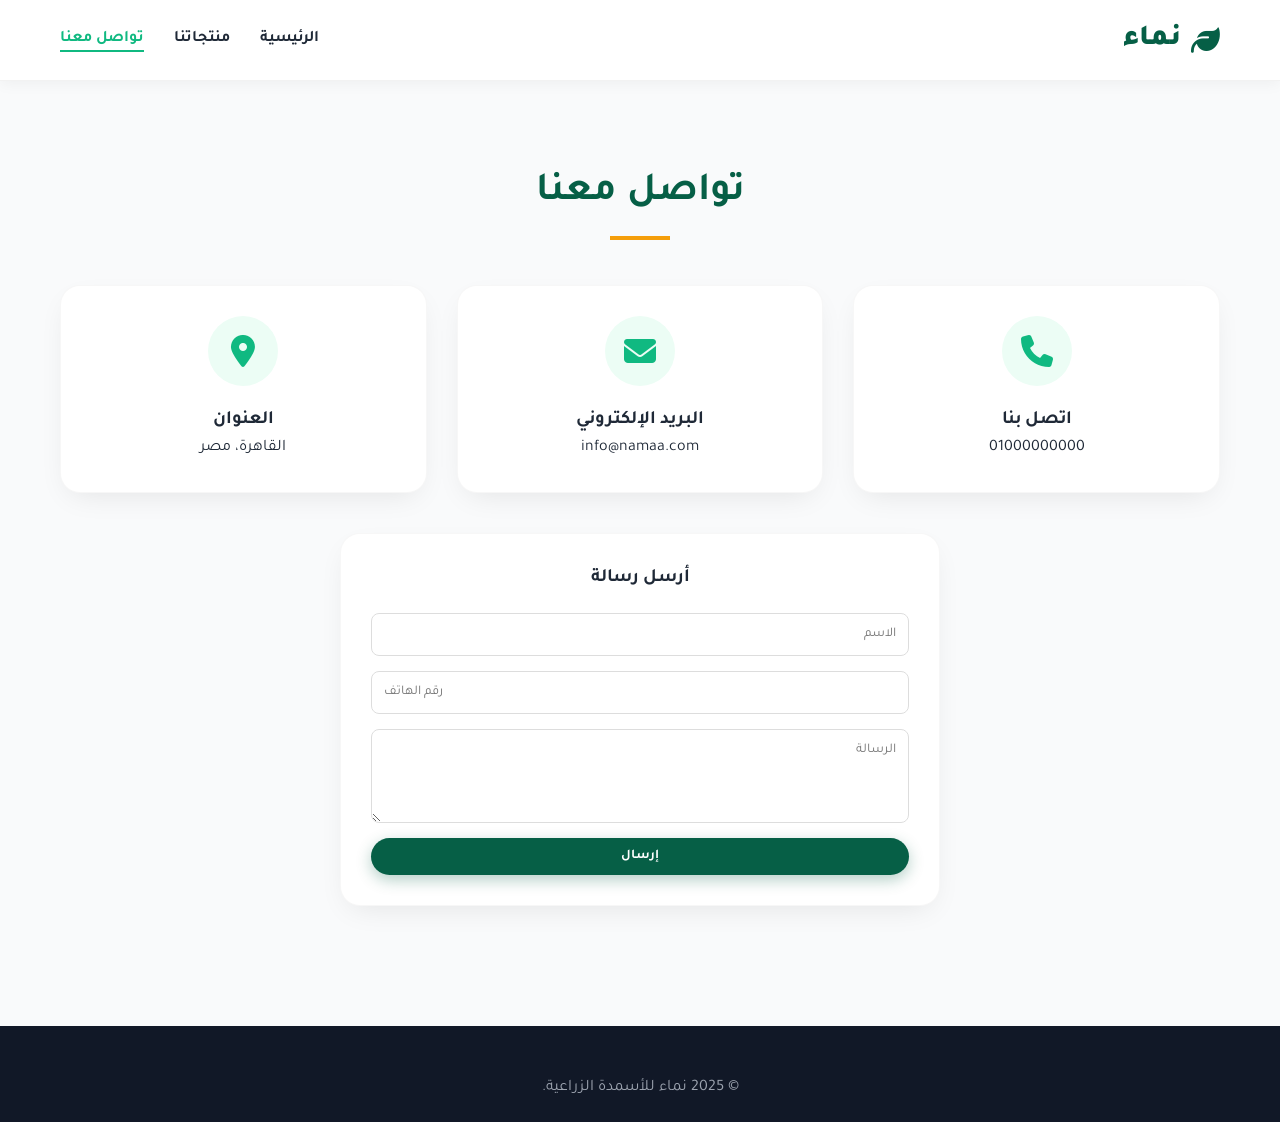
==== contact.html @ 925a0e65 "Add files via upload" ====
<!DOCTYPE html>
<html dir="rtl" lang="ar">
<head>
    <meta charset="UTF-8">
    <meta name="viewport" content="width=device-width, initial-scale=1.0">
    <title>نماء للأسمدة | تواصل معنا</title>
    <link rel="stylesheet" href="style.css">
    <link rel="stylesheet" href="https://cdnjs.cloudflare.com/ajax/libs/font-awesome/6.4.0/css/all.min.css">
</head>
<body>
    <nav class="navbar">
        <div class="container nav-content">
            <a href="index.html" class="logo"><i class="fas fa-leaf text-green-600"></i> نماء</a>
            <ul class="nav-links" id="navLinks">
                <li><a href="index.html">الرئيسية</a></li>
                <li><a href="products.html">منتجاتنا</a></li>
                <li><a href="contact.html" class="active">تواصل معنا</a></li>
            </ul>
            <div class="menu-toggle" id="menuToggle"><i class="fas fa-bars"></i></div>
        </div>
    </nav>

    <section class="section">
        <div class="container">
            <h2 class="section-title">تواصل معنا</h2>
            <div class="grid-3">
                <div class="card reveal">
                    <div class="icon-box"><i class="fas fa-phone"></i></div>
                    <h3>اتصل بنا</h3>
                    <p>01000000000</p>
                </div>
                <div class="card reveal">
                    <div class="icon-box"><i class="fas fa-envelope"></i></div>
                    <h3>البريد الإلكتروني</h3>
                    <p>info@namaa.com</p>
                </div>
                <div class="card reveal">
                    <div class="icon-box"><i class="fas fa-map-marker-alt"></i></div>
                    <h3>العنوان</h3>
                    <p>القاهرة، مصر</p>
                </div>
            </div>

            <div class="card reveal" style="max-width:600px; margin: 40px auto; text-align: right;">
                <h3 style="margin-bottom:20px; text-align:center;">أرسل رسالة</h3>
                <form style="display:flex; flex-direction:column; gap:15px;">
                    <input type="text" placeholder="الاسم" style="padding:12px; border:1px solid #ddd; border-radius:8px;">
                    <input type="tel" placeholder="رقم الهاتف" style="padding:12px; border:1px solid #ddd; border-radius:8px;">
                    <textarea rows="4" placeholder="الرسالة" style="padding:12px; border:1px solid #ddd; border-radius:8px;"></textarea>
                    <button class="btn-main" style="border:none; cursor:pointer;">إرسال</button>
                </form>
            </div>
        </div>
    </section>

    <footer>
        <div class="container"><p>© 2025 نماء للأسمدة الزراعية.</p></div>
    </footer>
    <script src="script.js"></script>
</body>
</html>
---- style.css ----
/* --- إعدادات عامة --- */
@import url('https://fonts.googleapis.com/css2?family=Tajawal:wght@400;500;700;900&display=swap');

:root {
    --primary: #10b981;       /* أخضر حيوي */
    --primary-dark: #065f46;  /* أخضر غامق */
    --gold: #f59e0b;          /* ذهبي */
    --dark: #1f2937;          /* نص غامق */
    --light: #f9fafb;         /* خلفية فاتحة */
    --white: #ffffff;
    --shadow: 0 10px 30px -10px rgba(0, 0, 0, 0.1);
}

* { margin: 0; padding: 0; box-sizing: border-box; font-family: 'Tajawal', sans-serif; }

body {
    direction: rtl;
    background-color: var(--light);
    color: var(--dark);
    overflow-x: hidden;
    line-height: 1.6;
}

a { text-decoration: none; color: inherit; transition: 0.3s; }
ul { list-style: none; }

/* --- Navbar (القائمة العلوية) --- */
.navbar {
    background: rgba(255, 255, 255, 0.95);
    backdrop-filter: blur(10px);
    position: sticky;
    top: 0;
    z-index: 1000;
    border-bottom: 1px solid rgba(0,0,0,0.05);
    box-shadow: 0 2px 15px rgba(0,0,0,0.05);
}

.container { max-width: 1200px; margin: 0 auto; padding: 0 20px; }

.nav-content {
    display: flex; justify-content: space-between; align-items: center; height: 80px;
}

.logo {
    font-size: 1.8rem; font-weight: 900; color: var(--primary-dark);
    display: flex; align-items: center; gap: 10px;
}

.nav-links { display: flex; gap: 30px; align-items: center; }
.nav-links a { font-weight: 700; color: var(--dark); position: relative; }
.nav-links a:hover, .nav-links a.active { color: var(--primary); }

.nav-links a::after {
    content: ''; position: absolute; width: 0; height: 2px;
    bottom: -5px; right: 0; background: var(--primary); transition: 0.3s;
}
.nav-links a:hover::after, .nav-links a.active::after { width: 100%; }

.btn-main {
    background: var(--primary-dark); color: var(--white) !important;
    padding: 10px 25px; border-radius: 50px; font-weight: bold;
    box-shadow: 0 5px 15px rgba(6, 95, 70, 0.3);
}
.btn-main:hover { transform: translateY(-3px); background: var(--primary); }
.btn-main::after { display: none; } 

.menu-toggle { display: none; font-size: 1.5rem; cursor: pointer; }

/* --- Hero Section (الواجهة) --- */
.hero {
    height: 90vh;
    background: linear-gradient(135deg, rgba(6, 78, 59, 0.9), rgba(16, 185, 129, 0.7)),
                url('https://images.unsplash.com/photo-1625246333195-58f214f76328?auto=format&fit=crop&w=1920');
    background-size: cover; background-position: center; background-attachment: fixed;
    display: flex; align-items: center; justify-content: center; text-align: center; color: white;
    position: relative;
    clip-path: polygon(0 0, 100% 0, 100% 90%, 0 100%);
}

.hero h1 { font-size: 3.5rem; margin-bottom: 20px; }
.hero h1 span { color: var(--gold); }
.hero p { font-size: 1.2rem; margin-bottom: 40px; max-width: 700px; margin-left: auto; margin-right: auto; opacity: 0.9; }

.btn-hero {
    background: var(--gold); color: var(--dark); padding: 15px 40px;
    border-radius: 50px; font-weight: 800; font-size: 1.1rem;
    box-shadow: 0 10px 20px rgba(245, 158, 11, 0.3); display: inline-block;
}
.btn-hero:hover { transform: scale(1.05); background: #fbbf24; }

/* --- الأقسام العامة (Features & Products) --- */
.section { padding: 80px 0; }
.section-title {
    text-align: center; font-size: 2.5rem; color: var(--primary-dark);
    margin-bottom: 60px; position: relative;
}
.section-title::before {
    content: ''; position: absolute; width: 60px; height: 4px;
    background: var(--gold); bottom: -15px; left: 50%; transform: translateX(-50%);
}

.grid-3 { display: grid; grid-template-columns: repeat(auto-fit, minmax(300px, 1fr)); gap: 30px; }

.card {
    background: white; padding: 30px; border-radius: 20px;
    box-shadow: var(--shadow); border: 1px solid rgba(0,0,0,0.03);
    text-align: center; transition: 0.4s; overflow: hidden;
}
.card:hover { transform: translateY(-10px); border-bottom: 5px solid var(--primary); }

.icon-box {
    width: 70px; height: 70px; background: #ecfdf5; color: var(--primary);
    border-radius: 50%; display: flex; align-items: center; justify-content: center;
    font-size: 2rem; margin: 0 auto 20px; transition: 0.5s;
}
.card:hover .icon-box { background: var(--primary); color: white; transform: rotateY(360deg); }

.product-img {
    width: 100%; height: 220px; object-fit: cover; border-radius: 15px; margin-bottom: 20px;
}

/* --- صفحة التفاصيل (Product Details) --- */
.product-detail-wrapper {
    display: grid; grid-template-columns: 1fr 1fr; gap: 50px;
    background: white; padding: 40px; border-radius: 20px; box-shadow: var(--shadow);
}
.detail-image-box img { width: 100%; height: 400px; object-fit: cover; border-radius: 15px; }
.category-tag {
    background: #ecfdf5; color: var(--primary); padding: 5px 15px;
    border-radius: 20px; font-weight: bold; font-size: 0.9rem; display: inline-block; margin-bottom: 20px;
}
.usage-text ul { list-style: disc; padding-right: 20px; color: #555; }
.usage-text li { margin-bottom: 10px; }

/* --- Stats Section (الأرقام) --- */
.stats-section { background: var(--primary-dark); color: white; padding: 80px 0; text-align: center; }
.stat-item h3 { font-size: 3rem; color: var(--gold); margin-bottom: 5px; }

/* --- Footer --- */
footer { background: #111827; color: #9ca3af; padding: 50px 0 20px; text-align: center; margin-top: auto; }

/* --- Animation Classes --- */
.reveal { opacity: 0; transform: translateY(50px); transition: all 1s ease; }
.reveal.active { opacity: 1; transform: translateY(0); }

/* --- Responsive --- */
@media (max-width: 768px) {
    .menu-toggle { display: block; }
    .nav-links {
        position: fixed; top: 80px; right: -100%; width: 80%; height: 100vh;
        background: white; flex-direction: column; padding: 50px; transition: 0.4s;
        box-shadow: -5px 0 15px rgba(0,0,0,0.1);
    }
    .nav-links.active { right: 0; }
    .hero { height: auto; padding: 120px 0; clip-path: none; }
    .hero h1 { font-size: 2.5rem; }
    .product-detail-wrapper { grid-template-columns: 1fr; }
    .detail-image-box img { height: 250px; }
}
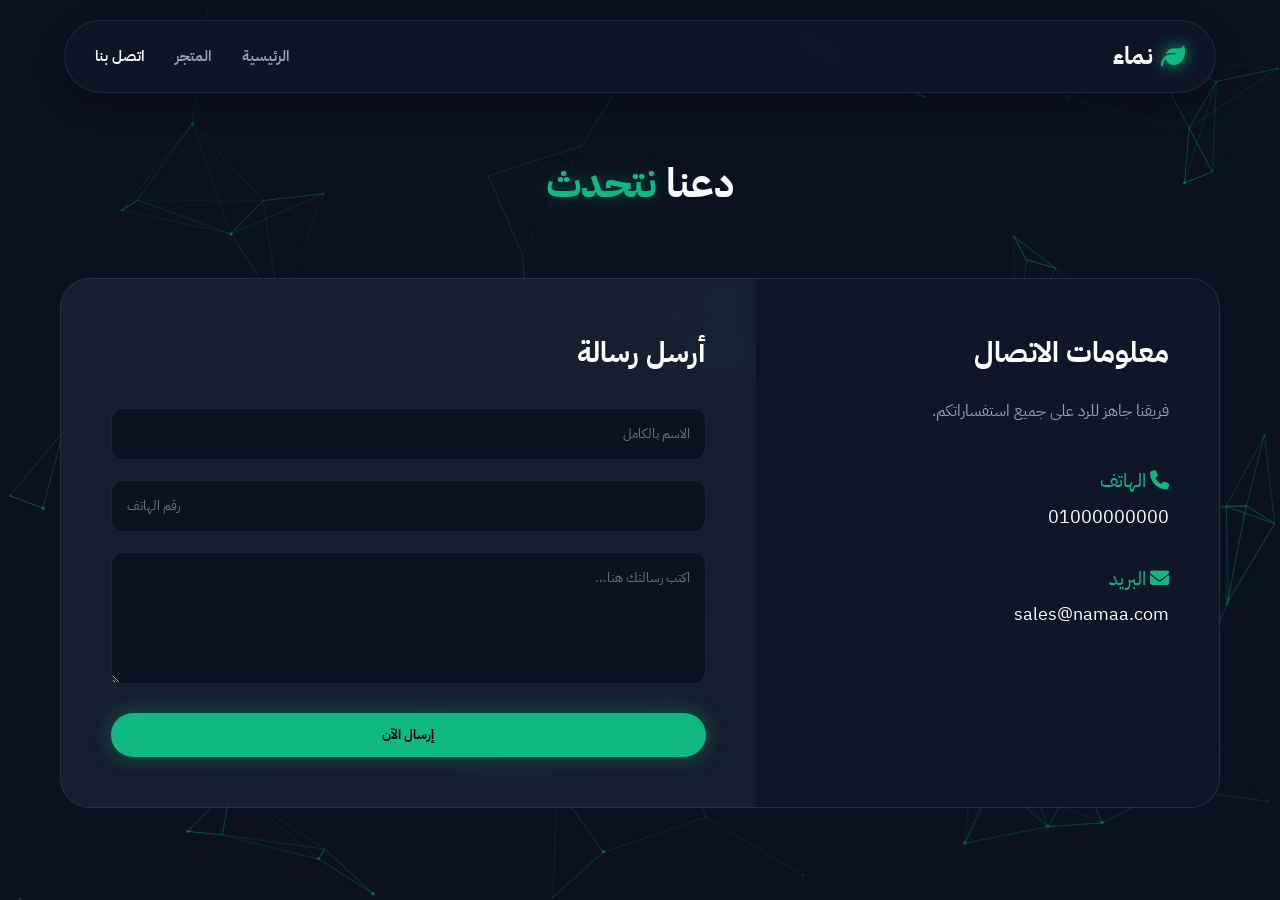
==== commit 70946812: "Update contact.html" ====
--- a/contact.html
+++ b/contact.html
@@ -2,60 +2,52 @@
 <html dir="rtl" lang="ar">
 <head>
     <meta charset="UTF-8">
-    <meta name="viewport" content="width=device-width, initial-scale=1.0">
-    <title>نماء للأسمدة | تواصل معنا</title>
+    <title>تواصل معنا | نماء</title>
     <link rel="stylesheet" href="style.css">
     <link rel="stylesheet" href="https://cdnjs.cloudflare.com/ajax/libs/font-awesome/6.4.0/css/all.min.css">
 </head>
 <body>
-    <nav class="navbar">
-        <div class="container nav-content">
-            <a href="index.html" class="logo"><i class="fas fa-leaf text-green-600"></i> نماء</a>
-            <ul class="nav-links" id="navLinks">
+    <canvas id="canvas-bg"></canvas>
+
+    <nav class="navbar desktop-only">
+        <div class="nav-content">
+            <a href="index.html" class="logo"><i class="fas fa-leaf"></i> نماء</a>
+            <ul class="nav-links">
                 <li><a href="index.html">الرئيسية</a></li>
-                <li><a href="products.html">منتجاتنا</a></li>
-                <li><a href="contact.html" class="active">تواصل معنا</a></li>
+                <li><a href="products.html">المتجر</a></li>
+                <li><a href="contact.html" class="active">اتصل بنا</a></li>
             </ul>
-            <div class="menu-toggle" id="menuToggle"><i class="fas fa-bars"></i></div>
         </div>
     </nav>
 
-    <section class="section">
-        <div class="container">
-            <h2 class="section-title">تواصل معنا</h2>
-            <div class="grid-3">
-                <div class="card reveal">
-                    <div class="icon-box"><i class="fas fa-phone"></i></div>
-                    <h3>اتصل بنا</h3>
-                    <p>01000000000</p>
-                </div>
-                <div class="card reveal">
-                    <div class="icon-box"><i class="fas fa-envelope"></i></div>
-                    <h3>البريد الإلكتروني</h3>
-                    <p>info@namaa.com</p>
-                </div>
-                <div class="card reveal">
-                    <div class="icon-box"><i class="fas fa-map-marker-alt"></i></div>
-                    <h3>العنوان</h3>
-                    <p>القاهرة، مصر</p>
-                </div>
+    <div class="container" style="padding-top: 150px; padding-bottom: 50px;">
+        <h1 class="section-title">دعنا <span>نتحدث</span></h1>
+        <div class="contact-wrapper">
+            <div class="contact-info">
+                <h2 style="font-size:1.8rem; margin-bottom:20px; color:white;">معلومات الاتصال</h2>
+                <p style="color:var(--text-muted); margin-bottom:40px;">فريقنا جاهز للرد على جميع استفساراتكم.</p>
+                <div style="margin-bottom:30px;"><div style="color:var(--primary); font-size:1.2rem; margin-bottom:5px;"><i class="fas fa-phone"></i> الهاتف</div><div style="font-size:1.1rem; color:white;">01000000000</div></div>
+                <div style="margin-bottom:30px;"><div style="color:var(--primary); font-size:1.2rem; margin-bottom:5px;"><i class="fas fa-envelope"></i> البريد</div><div style="font-size:1.1rem; color:white;">sales@namaa.com</div></div>
             </div>
-
-            <div class="card reveal" style="max-width:600px; margin: 40px auto; text-align: right;">
-                <h3 style="margin-bottom:20px; text-align:center;">أرسل رسالة</h3>
-                <form style="display:flex; flex-direction:column; gap:15px;">
-                    <input type="text" placeholder="الاسم" style="padding:12px; border:1px solid #ddd; border-radius:8px;">
-                    <input type="tel" placeholder="رقم الهاتف" style="padding:12px; border:1px solid #ddd; border-radius:8px;">
-                    <textarea rows="4" placeholder="الرسالة" style="padding:12px; border:1px solid #ddd; border-radius:8px;"></textarea>
-                    <button class="btn-main" style="border:none; cursor:pointer;">إرسال</button>
+            <div class="contact-form">
+                <h2 style="font-size:1.8rem; margin-bottom:30px; color:white;">أرسل رسالة</h2>
+                <form>
+                    <input type="text" class="form-input" placeholder="الاسم بالكامل">
+                    <input type="tel" class="form-input" placeholder="رقم الهاتف">
+                    <textarea rows="5" class="form-input" placeholder="اكتب رسالتك هنا..."></textarea>
+                    <button class="btn-glow" style="width:100%; justify-content:center;">إرسال الآن</button>
                 </form>
             </div>
         </div>
-    </section>
+    </div>
 
-    <footer>
-        <div class="container"><p>© 2025 نماء للأسمدة الزراعية.</p></div>
-    </footer>
+    <div class="mobile-nav">
+        <a href="index.html" class="m-item"><i class="fas fa-home"></i></a>
+        <a href="products.html" class="m-item"><i class="fas fa-box"></i></a>
+        <div class="m-center"><a href="tel:01000000000" style="color:black;"><i class="fas fa-phone"></i></a></div>
+        <a href="#" class="m-item"><i class="fab fa-whatsapp"></i></a>
+        <a href="contact.html" class="m-item active"><i class="fas fa-envelope"></i></a>
+    </div>
     <script src="script.js"></script>
 </body>
-</html>+</html>
--- a/style.css
+++ b/style.css
@@ -1,159 +1,216 @@
-/* --- إعدادات عامة --- */
-@import url('https://fonts.googleapis.com/css2?family=Tajawal:wght@400;500;700;900&display=swap');
+@import url('https://fonts.googleapis.com/css2?family=IBM+Plex+Sans+Arabic:wght@300;400;600;700&display=swap');
 
 :root {
-    --primary: #10b981;       /* أخضر حيوي */
-    --primary-dark: #065f46;  /* أخضر غامق */
-    --gold: #f59e0b;          /* ذهبي */
-    --dark: #1f2937;          /* نص غامق */
-    --light: #f9fafb;         /* خلفية فاتحة */
-    --white: #ffffff;
-    --shadow: 0 10px 30px -10px rgba(0, 0, 0, 0.1);
-}
-
-* { margin: 0; padding: 0; box-sizing: border-box; font-family: 'Tajawal', sans-serif; }
-
-body {
-    direction: rtl;
-    background-color: var(--light);
-    color: var(--dark);
-    overflow-x: hidden;
-    line-height: 1.6;
+    --primary: #10b981;       /* أخضر نيون */
+    --primary-glow: rgba(16, 185, 129, 0.4);
+    --accent: #f59e0b;        /* برتقالي ذهبي */
+    --bg-dark: #0b1120;       /* خلفية سوداء زرقاء */
+    --bg-card: rgba(30, 41, 59, 0.6); /* خلفية شبه شفافة للكروت */
+    --text-main: #f8fafc;
+    --text-muted: #94a3b8;
+    --border: rgba(255, 255, 255, 0.08);
+    --glass: rgba(15, 23, 42, 0.8);
+}
+
+* { margin: 0; padding: 0; box-sizing: border-box; font-family: 'IBM Plex Sans Arabic', sans-serif; outline: none; }
+html { scroll-behavior: smooth; }
+
+body { 
+    background-color: var(--bg-dark); 
+    color: var(--text-main); 
+    direction: rtl; 
+    overflow-x: hidden; 
+    line-height: 1.7;
+    padding-bottom: 0;
+}
+
+/* الكانفاس (الخلفية المتحركة) */
+#canvas-bg {
+    position: fixed; top: 0; left: 0; width: 100%; height: 100%;
+    z-index: -1; pointer-events: none;
 }
 
 a { text-decoration: none; color: inherit; transition: 0.3s; }
 ul { list-style: none; }
-
-/* --- Navbar (القائمة العلوية) --- */
+img { max-width: 100%; }
+
+/* --- Preloader --- */
+.preloader {
+    position: fixed; top: 0; left: 0; width: 100%; height: 100%;
+    background: var(--bg-dark); z-index: 99999;
+    display: flex; justify-content: center; align-items: center; flex-direction: column;
+    transition: opacity 0.5s ease-out, visibility 0.5s;
+}
+.loader-logo { font-size: 2.5rem; font-weight: bold; color: white; margin-bottom: 20px; display: flex; align-items: center; gap: 10px; }
+.loader-logo i { color: var(--primary); filter: drop-shadow(0 0 15px var(--primary)); }
+.spinner {
+    width: 40px; height: 40px; border: 3px solid rgba(16,185,129,0.2);
+    border-top-color: var(--primary); border-radius: 50%;
+    animation: spin 1s linear infinite;
+}
+
+/* --- Navbar --- */
 .navbar {
-    background: rgba(255, 255, 255, 0.95);
-    backdrop-filter: blur(10px);
-    position: sticky;
-    top: 0;
-    z-index: 1000;
-    border-bottom: 1px solid rgba(0,0,0,0.05);
-    box-shadow: 0 2px 15px rgba(0,0,0,0.05);
-}
-
-.container { max-width: 1200px; margin: 0 auto; padding: 0 20px; }
-
-.nav-content {
-    display: flex; justify-content: space-between; align-items: center; height: 80px;
-}
-
-.logo {
-    font-size: 1.8rem; font-weight: 900; color: var(--primary-dark);
-    display: flex; align-items: center; gap: 10px;
-}
-
-.nav-links { display: flex; gap: 30px; align-items: center; }
-.nav-links a { font-weight: 700; color: var(--dark); position: relative; }
-.nav-links a:hover, .nav-links a.active { color: var(--primary); }
-
-.nav-links a::after {
-    content: ''; position: absolute; width: 0; height: 2px;
-    bottom: -5px; right: 0; background: var(--primary); transition: 0.3s;
-}
-.nav-links a:hover::after, .nav-links a.active::after { width: 100%; }
-
-.btn-main {
-    background: var(--primary-dark); color: var(--white) !important;
-    padding: 10px 25px; border-radius: 50px; font-weight: bold;
-    box-shadow: 0 5px 15px rgba(6, 95, 70, 0.3);
-}
-.btn-main:hover { transform: translateY(-3px); background: var(--primary); }
-.btn-main::after { display: none; } 
-
-.menu-toggle { display: none; font-size: 1.5rem; cursor: pointer; }
-
-/* --- Hero Section (الواجهة) --- */
+    position: fixed; top: 20px; left: 50%; transform: translateX(-50%);
+    width: 90%; max-width: 1200px; padding: 15px 30px;
+    background: var(--glass); backdrop-filter: blur(20px);
+    border: 1px solid var(--border); border-radius: 50px;
+    z-index: 1000; box-shadow: 0 10px 30px rgba(0,0,0,0.3); transition: 0.3s;
+}
+.navbar.scrolled { top: 10px; padding: 10px 25px; background: rgba(15, 23, 42, 0.95); }
+.nav-content { display: flex; justify-content: space-between; align-items: center; }
+.logo { font-size: 1.5rem; font-weight: 800; color: white; display: flex; align-items: center; gap: 8px; }
+.logo i { color: var(--primary); filter: drop-shadow(0 0 8px var(--primary)); }
+.nav-links { display: flex; gap: 30px; }
+.nav-links a { font-weight: 600; color: var(--text-muted); font-size: 0.95rem; position: relative; }
+.nav-links a:hover, .nav-links a.active { color: white; }
+
+/* --- Buttons --- */
+.btn-glow {
+    background: var(--primary); color: #000 !important; padding: 12px 35px; border-radius: 50px;
+    font-weight: 800; border: none; cursor: pointer; transition: 0.3s;
+    box-shadow: 0 0 20px var(--primary-glow); display: inline-flex; align-items: center; gap: 10px;
+}
+.btn-glow:hover { transform: translateY(-3px); background: white; box-shadow: 0 0 30px white; }
+.btn-outline {
+    background: transparent; border: 1px solid var(--border); color: white; padding: 12px 30px;
+    border-radius: 50px; font-weight: 600; cursor: pointer; transition: 0.3s;
+}
+.btn-outline:hover { border-color: var(--primary); color: var(--primary); }
+
+/* --- Hero Section --- */
 .hero {
-    height: 90vh;
-    background: linear-gradient(135deg, rgba(6, 78, 59, 0.9), rgba(16, 185, 129, 0.7)),
-                url('https://images.unsplash.com/photo-1625246333195-58f214f76328?auto=format&fit=crop&w=1920');
-    background-size: cover; background-position: center; background-attachment: fixed;
-    display: flex; align-items: center; justify-content: center; text-align: center; color: white;
-    position: relative;
-    clip-path: polygon(0 0, 100% 0, 100% 90%, 0 100%);
-}
-
-.hero h1 { font-size: 3.5rem; margin-bottom: 20px; }
-.hero h1 span { color: var(--gold); }
-.hero p { font-size: 1.2rem; margin-bottom: 40px; max-width: 700px; margin-left: auto; margin-right: auto; opacity: 0.9; }
-
-.btn-hero {
-    background: var(--gold); color: var(--dark); padding: 15px 40px;
-    border-radius: 50px; font-weight: 800; font-size: 1.1rem;
-    box-shadow: 0 10px 20px rgba(245, 158, 11, 0.3); display: inline-block;
-}
-.btn-hero:hover { transform: scale(1.05); background: #fbbf24; }
-
-/* --- الأقسام العامة (Features & Products) --- */
-.section { padding: 80px 0; }
-.section-title {
-    text-align: center; font-size: 2.5rem; color: var(--primary-dark);
-    margin-bottom: 60px; position: relative;
-}
-.section-title::before {
-    content: ''; position: absolute; width: 60px; height: 4px;
-    background: var(--gold); bottom: -15px; left: 50%; transform: translateX(-50%);
-}
-
-.grid-3 { display: grid; grid-template-columns: repeat(auto-fit, minmax(300px, 1fr)); gap: 30px; }
-
-.card {
-    background: white; padding: 30px; border-radius: 20px;
-    box-shadow: var(--shadow); border: 1px solid rgba(0,0,0,0.03);
-    text-align: center; transition: 0.4s; overflow: hidden;
-}
-.card:hover { transform: translateY(-10px); border-bottom: 5px solid var(--primary); }
-
-.icon-box {
-    width: 70px; height: 70px; background: #ecfdf5; color: var(--primary);
-    border-radius: 50%; display: flex; align-items: center; justify-content: center;
-    font-size: 2rem; margin: 0 auto 20px; transition: 0.5s;
-}
-.card:hover .icon-box { background: var(--primary); color: white; transform: rotateY(360deg); }
-
-.product-img {
-    width: 100%; height: 220px; object-fit: cover; border-radius: 15px; margin-bottom: 20px;
-}
-
-/* --- صفحة التفاصيل (Product Details) --- */
-.product-detail-wrapper {
-    display: grid; grid-template-columns: 1fr 1fr; gap: 50px;
-    background: white; padding: 40px; border-radius: 20px; box-shadow: var(--shadow);
-}
-.detail-image-box img { width: 100%; height: 400px; object-fit: cover; border-radius: 15px; }
-.category-tag {
-    background: #ecfdf5; color: var(--primary); padding: 5px 15px;
-    border-radius: 20px; font-weight: bold; font-size: 0.9rem; display: inline-block; margin-bottom: 20px;
-}
-.usage-text ul { list-style: disc; padding-right: 20px; color: #555; }
-.usage-text li { margin-bottom: 10px; }
-
-/* --- Stats Section (الأرقام) --- */
-.stats-section { background: var(--primary-dark); color: white; padding: 80px 0; text-align: center; }
-.stat-item h3 { font-size: 3rem; color: var(--gold); margin-bottom: 5px; }
+    min-height: 100vh; display: flex; align-items: center; position: relative;
+    padding-top: 100px; overflow: hidden;
+}
+.container { max-width: 1200px; margin: 0 auto; padding: 0 20px; position: relative; z-index: 2; }
+.hero-grid { display: grid; grid-template-columns: 1.2fr 0.8fr; gap: 50px; align-items: center; }
+.hero-text h1 { font-size: 3.8rem; font-weight: 800; line-height: 1.2; margin-bottom: 20px; }
+.hero-text h1 span { 
+    background: linear-gradient(to right, var(--primary), #6ee7b7); 
+    -webkit-background-clip: text; color: transparent; 
+}
+.hero-text p { font-size: 1.2rem; color: var(--text-muted); margin-bottom: 40px; max-width: 550px; }
+.hero-main-img {
+    width: 100%; border-radius: 30px; border: 1px solid var(--border);
+    transform: rotateY(-10deg) rotateX(5deg); transition: 0.5s;
+    box-shadow: -20px 20px 60px rgba(0,0,0,0.5);
+}
+.hero-img-box:hover .hero-main-img { transform: rotateY(0) rotateX(0); }
+
+/* --- Sections --- */
+.section { padding: 100px 0; }
+.section-title { text-align: center; font-size: 2.5rem; margin-bottom: 60px; font-weight: 800; }
+.section-title span { color: var(--primary); text-shadow: 0 0 20px var(--primary-glow); }
+
+/* --- Bento Grid --- */
+.bento-grid {
+    display: grid; grid-template-columns: repeat(3, 1fr); grid-template-rows: repeat(2, 280px); gap: 20px;
+}
+.bento-card {
+    background: var(--bg-card); backdrop-filter: blur(10px);
+    border: 1px solid var(--border); border-radius: 30px;
+    padding: 30px; display: flex; flex-direction: column; justify-content: flex-end;
+    transition: 0.4s; position: relative; overflow: hidden;
+}
+.bento-card:hover { border-color: var(--primary); transform: translateY(-5px); box-shadow: 0 10px 40px rgba(0,0,0,0.3); }
+.bento-card i { font-size: 2.5rem; color: var(--primary); margin-bottom: auto; }
+.bento-card h3 { font-size: 1.4rem; margin-bottom: 10px; color: white; }
+.bento-card p { color: var(--text-muted); font-size: 0.95rem; }
+.span-2 { grid-column: span 2; }
+.span-row-2 { grid-row: span 2; }
+.bg-gradient { background: linear-gradient(135deg, rgba(30,41,59,0.8), #132e27); }
+
+/* --- Product Cards --- */
+.product-card {
+    background: var(--bg-card); backdrop-filter: blur(10px);
+    border: 1px solid var(--border); border-radius: 24px;
+    overflow: hidden; transition: 0.4s; position: relative; height: 100%; display: flex; flex-direction: column;
+}
+.product-card:hover { border-color: var(--primary); box-shadow: 0 0 30px var(--primary-glow); transform: translateY(-10px); }
+.p-img-box { height: 240px; overflow: hidden; position: relative; }
+.p-img { width: 100%; height: 100%; object-fit: cover; transition: 0.5s; }
+.product-card:hover .p-img { transform: scale(1.1); }
+.p-details { padding: 25px; flex-grow: 1; display: flex; flex-direction: column; }
+.p-badge { 
+    position: absolute; top: 15px; right: 15px; background: rgba(0,0,0,0.6); 
+    backdrop-filter: blur(5px); color: var(--primary); border: 1px solid var(--primary);
+    padding: 5px 12px; border-radius: 20px; font-size: 0.8rem; font-weight: bold;
+}
+.p-btn {
+    margin-top: auto; width: 100%; padding: 12px; background: transparent; 
+    border: 1px solid var(--border); color: white; border-radius: 12px; cursor: pointer; transition: 0.3s;
+}
+.p-btn:hover { background: var(--primary); border-color: var(--primary); color: #000; font-weight: bold; }
+
+/* --- Forms --- */
+.contact-wrapper {
+    display: grid; grid-template-columns: 1fr 1.5fr; gap: 0; 
+    background: var(--bg-card); backdrop-filter: blur(10px);
+    border-radius: 30px; overflow: hidden; border: 1px solid var(--border);
+}
+.contact-info { background: rgba(15, 23, 42, 0.9); padding: 50px; }
+.contact-form { padding: 50px; }
+.form-input {
+    width: 100%; padding: 15px; background: rgba(11, 17, 32, 0.8); border: 1px solid var(--border);
+    border-radius: 12px; color: white; margin-bottom: 20px; transition: 0.3s;
+}
+.form-input:focus { border-color: var(--primary); box-shadow: 0 0 10px var(--primary-glow); }
+
+/* --- Details Page --- */
+.details-container { display: grid; grid-template-columns: 1fr 1fr; gap: 50px; align-items: start; }
+.d-img-box { border-radius: 24px; overflow: hidden; border: 1px solid var(--border); }
+.d-price { font-size: 1.5rem; color: var(--primary); display: block; margin-bottom: 20px; font-weight: bold; }
+.tabs { display: flex; gap: 20px; border-bottom: 1px solid var(--border); margin-bottom: 20px; }
+.tab { padding-bottom: 10px; cursor: pointer; color: var(--text-muted); }
+.tab.active { color: var(--primary); border-bottom: 2px solid var(--primary); }
 
 /* --- Footer --- */
-footer { background: #111827; color: #9ca3af; padding: 50px 0 20px; text-align: center; margin-top: auto; }
-
-/* --- Animation Classes --- */
-.reveal { opacity: 0; transform: translateY(50px); transition: all 1s ease; }
-.reveal.active { opacity: 1; transform: translateY(0); }
+footer { margin-top: 150px; background: #020617; border-top: 1px solid var(--border); padding-top: 100px; padding-bottom: 40px; position: relative; }
+.footer-cta {
+    position: absolute; top: -100px; left: 50%; transform: translateX(-50%); width: 80%;
+    background: linear-gradient(135deg, var(--primary), #059669); padding: 50px; border-radius: 30px;
+    text-align: center; box-shadow: 0 20px 60px rgba(16,185,129,0.2);
+}
+.footer-grid { display: grid; grid-template-columns: 2fr 1fr 1fr 1.5fr; gap: 40px; margin-top: 50px; }
+.footer-cta button {
+    background: var(--bg-dark); color: white; padding: 15px 40px; border-radius: 50px;
+    font-weight: bold; border: none; cursor: pointer; font-size: 1.1rem; transition: 0.3s;
+}
+.footer-cta button:hover { transform: scale(1.05); }
+
+/* --- Mobile Nav --- */
+.mobile-nav { display: none; }
 
 /* --- Responsive --- */
+@media (max-width: 992px) {
+    .hero-grid { grid-template-columns: 1fr; text-align: center; }
+    .hero-img-box { order: -1; margin-bottom: 40px; }
+    .hero-text h1 { font-size: 2.8rem; }
+    .bento-grid { grid-template-columns: 1fr; grid-template-rows: auto; }
+    .contact-wrapper { grid-template-columns: 1fr; }
+    .details-container { grid-template-columns: 1fr; }
+    .footer-grid { grid-template-columns: 1fr 1fr; }
+}
 @media (max-width: 768px) {
-    .menu-toggle { display: block; }
-    .nav-links {
-        position: fixed; top: 80px; right: -100%; width: 80%; height: 100vh;
-        background: white; flex-direction: column; padding: 50px; transition: 0.4s;
-        box-shadow: -5px 0 15px rgba(0,0,0,0.1);
+    body { padding-bottom: 90px; }
+    .navbar, .desktop-only { display: none; }
+    .mobile-nav {
+        position: fixed; bottom: 20px; left: 50%; transform: translateX(-50%); width: 92%;
+        background: rgba(30, 41, 59, 0.95); backdrop-filter: blur(20px);
+        border: 1px solid var(--border); border-radius: 25px; padding: 12px 20px;
+        display: flex; justify-content: space-between; align-items: center; z-index: 9999;
+        box-shadow: 0 10px 40px rgba(0,0,0,0.5);
     }
-    .nav-links.active { right: 0; }
-    .hero { height: auto; padding: 120px 0; clip-path: none; }
-    .hero h1 { font-size: 2.5rem; }
-    .product-detail-wrapper { grid-template-columns: 1fr; }
-    .detail-image-box img { height: 250px; }
-}+    .m-item { color: var(--text-muted); font-size: 1.4rem; width: 50px; text-align: center; }
+    .m-item.active { color: var(--primary); }
+    .m-center {
+        width: 60px; height: 60px; background: var(--primary); border-radius: 50%;
+        display: flex; align-items: center; justify-content: center; color: black; font-size: 1.5rem;
+        position: relative; top: -30px; border: 5px solid var(--bg-dark); box-shadow: 0 0 15px var(--primary-glow);
+    }
+    .footer-cta { width: 90%; padding: 30px; }
+    .footer-cta h2 { font-size: 1.5rem; }
+    .footer-grid { grid-template-columns: 1fr; text-align: center; }
+}
+@keyframes spin { 100% { transform: rotate(360deg); } }
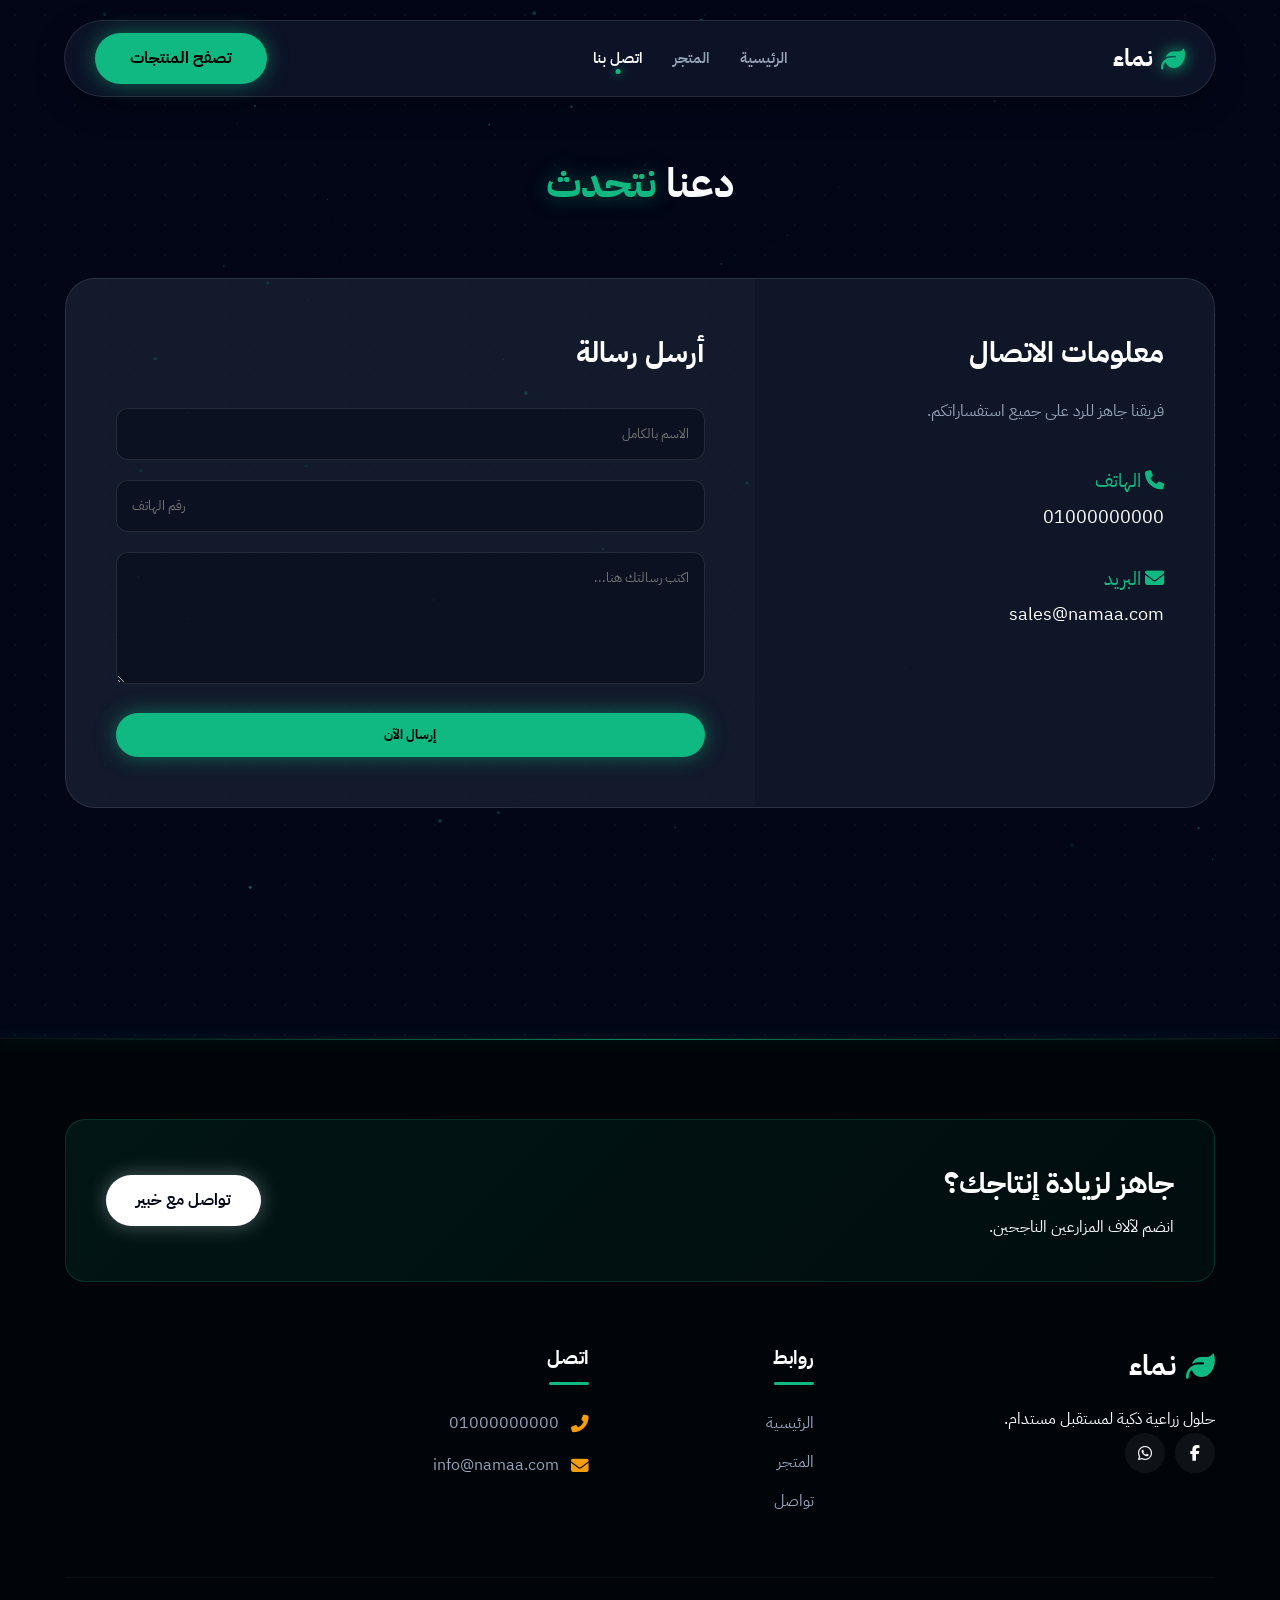
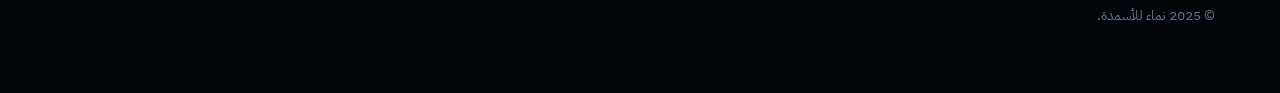
==== commit 566ea7dd: "Update contact.html" ====
--- a/contact.html
+++ b/contact.html
@@ -8,19 +8,9 @@
 </head>
 <body>
     <canvas id="canvas-bg"></canvas>
+    <div class="preloader"><div class="loader-logo"><i class="fas fa-leaf"></i> نماء</div><div class="spinner"></div></div>
 
-    <nav class="navbar desktop-only">
-        <div class="nav-content">
-            <a href="index.html" class="logo"><i class="fas fa-leaf"></i> نماء</a>
-            <ul class="nav-links">
-                <li><a href="index.html">الرئيسية</a></li>
-                <li><a href="products.html">المتجر</a></li>
-                <li><a href="contact.html" class="active">اتصل بنا</a></li>
-            </ul>
-        </div>
-    </nav>
-
-    <div class="container" style="padding-top: 150px; padding-bottom: 50px;">
+    <div class="container" style="padding-top: 150px; padding-bottom: 80px;">
         <h1 class="section-title">دعنا <span>نتحدث</span></h1>
         <div class="contact-wrapper">
             <div class="contact-info">
@@ -40,14 +30,6 @@
             </div>
         </div>
     </div>
-
-    <div class="mobile-nav">
-        <a href="index.html" class="m-item"><i class="fas fa-home"></i></a>
-        <a href="products.html" class="m-item"><i class="fas fa-box"></i></a>
-        <div class="m-center"><a href="tel:01000000000" style="color:black;"><i class="fas fa-phone"></i></a></div>
-        <a href="#" class="m-item"><i class="fab fa-whatsapp"></i></a>
-        <a href="contact.html" class="m-item active"><i class="fas fa-envelope"></i></a>
-    </div>
     <script src="script.js"></script>
 </body>
 </html>
--- a/style.css
+++ b/style.css
@@ -1,18 +1,18 @@
-@import url('https://fonts.googleapis.com/css2?family=IBM+Plex+Sans+Arabic:wght@300;400;600;700&display=swap');
+@import url('https://fonts.googleapis.com/css2?family=IBM+Plex+Sans+Arabic:wght@300;400;500;700&display=swap');
 
 :root {
     --primary: #10b981;       /* أخضر نيون */
-    --primary-glow: rgba(16, 185, 129, 0.4);
-    --accent: #f59e0b;        /* برتقالي ذهبي */
-    --bg-dark: #0b1120;       /* خلفية سوداء زرقاء */
-    --bg-card: rgba(30, 41, 59, 0.6); /* خلفية شبه شفافة للكروت */
+    --primary-glow: rgba(16, 185, 129, 0.5);
+    --accent: #f59e0b;        /* ذهبي */
+    --bg-dark: #020617;       /* خلفية سوداء عميقة */
+    --bg-card: rgba(30, 41, 59, 0.6); /* زجاجي */
     --text-main: #f8fafc;
     --text-muted: #94a3b8;
-    --border: rgba(255, 255, 255, 0.08);
-    --glass: rgba(15, 23, 42, 0.8);
-}
-
-* { margin: 0; padding: 0; box-sizing: border-box; font-family: 'IBM Plex Sans Arabic', sans-serif; outline: none; }
+    --border: rgba(255, 255, 255, 0.1);
+    --glass: rgba(15, 23, 42, 0.85);
+}
+
+* { margin: 0; padding: 0; box-sizing: border-box; font-family: 'IBM Plex Sans Arabic', sans-serif; outline: none; -webkit-tap-highlight-color: transparent; }
 html { scroll-behavior: smooth; }
 
 body { 
@@ -21,51 +21,53 @@
     direction: rtl; 
     overflow-x: hidden; 
     line-height: 1.7;
-    padding-bottom: 0;
-}
-
-/* الكانفاس (الخلفية المتحركة) */
-#canvas-bg {
-    position: fixed; top: 0; left: 0; width: 100%; height: 100%;
-    z-index: -1; pointer-events: none;
-}
-
-a { text-decoration: none; color: inherit; transition: 0.3s; }
+    background-image: radial-gradient(rgba(255,255,255,0.03) 1px, transparent 1px);
+    background-size: 30px 30px;
+}
+
+#canvas-bg { position: fixed; top: 0; left: 0; width: 100%; height: 100%; z-index: -1; pointer-events: none; }
+
+a { text-decoration: none; color: inherit; transition: all 0.3s ease; }
 ul { list-style: none; }
-img { max-width: 100%; }
-
-/* --- Preloader --- */
+img { max-width: 100%; display: block; }
+
+/* --- Components --- */
+.container { max-width: 1200px; margin: 0 auto; padding: 0 25px; position: relative; z-index: 2; }
+
+/* Preloader */
 .preloader {
     position: fixed; top: 0; left: 0; width: 100%; height: 100%;
     background: var(--bg-dark); z-index: 99999;
     display: flex; justify-content: center; align-items: center; flex-direction: column;
-    transition: opacity 0.5s ease-out, visibility 0.5s;
-}
-.loader-logo { font-size: 2.5rem; font-weight: bold; color: white; margin-bottom: 20px; display: flex; align-items: center; gap: 10px; }
-.loader-logo i { color: var(--primary); filter: drop-shadow(0 0 15px var(--primary)); }
+    transition: opacity 0.6s ease, visibility 0.6s;
+}
 .spinner {
-    width: 40px; height: 40px; border: 3px solid rgba(16,185,129,0.2);
+    width: 50px; height: 50px; border: 3px solid rgba(16,185,129,0.1);
     border-top-color: var(--primary); border-radius: 50%;
-    animation: spin 1s linear infinite;
-}
-
-/* --- Navbar --- */
+    animation: spin 0.8s linear infinite; margin-top: 20px;
+}
+
+/* Navbar */
 .navbar {
     position: fixed; top: 20px; left: 50%; transform: translateX(-50%);
-    width: 90%; max-width: 1200px; padding: 15px 30px;
+    width: 90%; max-width: 1200px; padding: 12px 30px;
     background: var(--glass); backdrop-filter: blur(20px);
     border: 1px solid var(--border); border-radius: 50px;
     z-index: 1000; box-shadow: 0 10px 30px rgba(0,0,0,0.3); transition: 0.3s;
 }
-.navbar.scrolled { top: 10px; padding: 10px 25px; background: rgba(15, 23, 42, 0.95); }
+.navbar.scrolled { top: 10px; background: rgba(15, 23, 42, 0.98); }
 .nav-content { display: flex; justify-content: space-between; align-items: center; }
 .logo { font-size: 1.5rem; font-weight: 800; color: white; display: flex; align-items: center; gap: 8px; }
 .logo i { color: var(--primary); filter: drop-shadow(0 0 8px var(--primary)); }
 .nav-links { display: flex; gap: 30px; }
 .nav-links a { font-weight: 600; color: var(--text-muted); font-size: 0.95rem; position: relative; }
 .nav-links a:hover, .nav-links a.active { color: white; }
-
-/* --- Buttons --- */
+.nav-links a.active::after {
+    content: ''; position: absolute; bottom: -5px; left: 50%; transform: translateX(-50%);
+    width: 5px; height: 5px; background: var(--primary); border-radius: 50%; box-shadow: 0 0 10px var(--primary);
+}
+
+/* Buttons */
 .btn-glow {
     background: var(--primary); color: #000 !important; padding: 12px 35px; border-radius: 50px;
     font-weight: 800; border: none; cursor: pointer; transition: 0.3s;
@@ -79,55 +81,42 @@
 .btn-outline:hover { border-color: var(--primary); color: var(--primary); }
 
 /* --- Hero Section --- */
-.hero {
-    min-height: 100vh; display: flex; align-items: center; position: relative;
-    padding-top: 100px; overflow: hidden;
-}
-.container { max-width: 1200px; margin: 0 auto; padding: 0 20px; position: relative; z-index: 2; }
+.hero { min-height: 100vh; display: flex; align-items: center; padding-top: 100px; overflow: hidden; }
 .hero-grid { display: grid; grid-template-columns: 1.2fr 0.8fr; gap: 50px; align-items: center; }
 .hero-text h1 { font-size: 3.8rem; font-weight: 800; line-height: 1.2; margin-bottom: 20px; }
-.hero-text h1 span { 
-    background: linear-gradient(to right, var(--primary), #6ee7b7); 
-    -webkit-background-clip: text; color: transparent; 
-}
+.hero-text h1 span { background: linear-gradient(to right, var(--primary), #6ee7b7); -webkit-background-clip: text; color: transparent; }
 .hero-text p { font-size: 1.2rem; color: var(--text-muted); margin-bottom: 40px; max-width: 550px; }
 .hero-main-img {
     width: 100%; border-radius: 30px; border: 1px solid var(--border);
     transform: rotateY(-10deg) rotateX(5deg); transition: 0.5s;
     box-shadow: -20px 20px 60px rgba(0,0,0,0.5);
 }
+.hero-img-box { perspective: 1000px; }
 .hero-img-box:hover .hero-main-img { transform: rotateY(0) rotateX(0); }
 
-/* --- Sections --- */
+/* --- Filtering & Products --- */
+.filter-container { display: flex; justify-content: center; gap: 15px; margin-bottom: 50px; flex-wrap: wrap; }
+.filter-btn {
+    background: rgba(255, 255, 255, 0.03); border: 1px solid var(--border); color: var(--text-muted);
+    padding: 10px 25px; border-radius: 50px; cursor: pointer; font-weight: 600; transition: 0.3s;
+}
+.filter-btn:hover { background: rgba(255,255,255,0.1); color: white; }
+.filter-btn.active {
+    background: var(--primary); color: #000; border-color: var(--primary); box-shadow: 0 0 15px var(--primary-glow);
+}
+
 .section { padding: 100px 0; }
 .section-title { text-align: center; font-size: 2.5rem; margin-bottom: 60px; font-weight: 800; }
 .section-title span { color: var(--primary); text-shadow: 0 0 20px var(--primary-glow); }
 
-/* --- Bento Grid --- */
-.bento-grid {
-    display: grid; grid-template-columns: repeat(3, 1fr); grid-template-rows: repeat(2, 280px); gap: 20px;
-}
-.bento-card {
-    background: var(--bg-card); backdrop-filter: blur(10px);
-    border: 1px solid var(--border); border-radius: 30px;
-    padding: 30px; display: flex; flex-direction: column; justify-content: flex-end;
-    transition: 0.4s; position: relative; overflow: hidden;
-}
-.bento-card:hover { border-color: var(--primary); transform: translateY(-5px); box-shadow: 0 10px 40px rgba(0,0,0,0.3); }
-.bento-card i { font-size: 2.5rem; color: var(--primary); margin-bottom: auto; }
-.bento-card h3 { font-size: 1.4rem; margin-bottom: 10px; color: white; }
-.bento-card p { color: var(--text-muted); font-size: 0.95rem; }
-.span-2 { grid-column: span 2; }
-.span-row-2 { grid-row: span 2; }
-.bg-gradient { background: linear-gradient(135deg, rgba(30,41,59,0.8), #132e27); }
-
-/* --- Product Cards --- */
 .product-card {
     background: var(--bg-card); backdrop-filter: blur(10px);
     border: 1px solid var(--border); border-radius: 24px;
     overflow: hidden; transition: 0.4s; position: relative; height: 100%; display: flex; flex-direction: column;
 }
 .product-card:hover { border-color: var(--primary); box-shadow: 0 0 30px var(--primary-glow); transform: translateY(-10px); }
+.product-card.hide { display: none; }
+.product-card.show { animation: fadeIn 0.5s ease forwards; }
 .p-img-box { height: 240px; overflow: hidden; position: relative; }
 .p-img { width: 100%; height: 100%; object-fit: cover; transition: 0.5s; }
 .product-card:hover .p-img { transform: scale(1.1); }
@@ -143,74 +132,81 @@
 }
 .p-btn:hover { background: var(--primary); border-color: var(--primary); color: #000; font-weight: bold; }
 
-/* --- Forms --- */
-.contact-wrapper {
-    display: grid; grid-template-columns: 1fr 1.5fr; gap: 0; 
-    background: var(--bg-card); backdrop-filter: blur(10px);
-    border-radius: 30px; overflow: hidden; border: 1px solid var(--border);
-}
+/* --- Footer --- */
+.main-footer { position: relative; background-color: #010409; margin-top: 150px; padding-top: 80px; padding-bottom: 40px; border-top: 1px solid rgba(255,255,255,0.05); }
+.footer-line { position: absolute; top: 0; left: 0; width: 100%; height: 1px; background: linear-gradient(90deg, transparent, var(--primary), transparent); opacity: 0.7; box-shadow: 0 0 15px var(--primary); }
+.footer-cta-section {
+    display: flex; justify-content: space-between; align-items: center;
+    background: linear-gradient(135deg, rgba(16, 185, 129, 0.1), rgba(16, 185, 129, 0.05));
+    border: 1px solid rgba(16, 185, 129, 0.2); border-radius: 20px; padding: 40px; margin-bottom: 60px;
+}
+.cta-content h2 { font-size: 1.8rem; margin-bottom: 5px; color: white; }
+.btn-glow-white { background: white; color: var(--bg-dark); padding: 12px 30px; border-radius: 50px; font-weight: 800; transition: 0.3s; box-shadow: 0 0 20px rgba(255,255,255,0.3); text-align: center; }
+.footer-grid { display: grid; grid-template-columns: 2fr 1fr 1.2fr 1.5fr; gap: 50px; padding-bottom: 50px; border-bottom: 1px solid rgba(255,255,255,0.05); }
+.col-title { color: white; font-size: 1.2rem; margin-bottom: 25px; position: relative; padding-bottom: 10px; display: inline-block; }
+.col-title::after { content: ''; position: absolute; bottom: 0; right: 0; width: 40px; height: 3px; background: var(--primary); border-radius: 2px; }
+.footer-links a { color: #94a3b8; transition: 0.3s; display: block; margin-bottom: 12px; }
+.footer-links a:hover { color: var(--primary); transform: translateX(-5px); }
+.contact-list li { display: flex; align-items: center; gap: 12px; margin-bottom: 15px; color: #94a3b8; }
+.contact-list i { color: var(--accent); font-size: 1.1rem; }
+.social-row { display: flex; gap: 10px; }
+.social-icon { width: 40px; height: 40px; border-radius: 50%; background: rgba(255,255,255,0.05); display: flex; align-items: center; justify-content: center; color: white; transition: 0.3s; }
+.social-icon:hover { background: var(--primary); color: #000; transform: translateY(-3px); }
+.footer-bottom { padding: 25px 0; display: flex; justify-content: space-between; color: #64748b; font-size: 0.9rem; }
+
+/* --- Mobile Nav --- */
+.mobile-nav { display: none; }
+
+/* --- Bento Grid & Forms --- */
+.bento-grid { display: grid; grid-template-columns: repeat(3, 1fr); grid-template-rows: repeat(2, 280px); gap: 20px; }
+.bento-card { background: var(--bg-card); border: 1px solid var(--border); border-radius: 30px; padding: 30px; display: flex; flex-direction: column; justify-content: flex-end; transition: 0.4s; position: relative; overflow: hidden; }
+.bento-card:hover { border-color: var(--primary); transform: translateY(-5px); box-shadow: 0 10px 40px rgba(0,0,0,0.3); }
+.span-2 { grid-column: span 2; }
+.bg-gradient { background: linear-gradient(135deg, rgba(30,41,59,0.8), #064e3b); }
+
+.contact-wrapper { display: grid; grid-template-columns: 1fr 1.5fr; gap: 0; background: var(--bg-card); border-radius: 30px; overflow: hidden; border: 1px solid var(--border); }
 .contact-info { background: rgba(15, 23, 42, 0.9); padding: 50px; }
 .contact-form { padding: 50px; }
-.form-input {
-    width: 100%; padding: 15px; background: rgba(11, 17, 32, 0.8); border: 1px solid var(--border);
-    border-radius: 12px; color: white; margin-bottom: 20px; transition: 0.3s;
-}
+.form-input { width: 100%; padding: 15px; background: rgba(11, 17, 32, 0.8); border: 1px solid var(--border); border-radius: 12px; color: white; margin-bottom: 20px; }
 .form-input:focus { border-color: var(--primary); box-shadow: 0 0 10px var(--primary-glow); }
 
-/* --- Details Page --- */
 .details-container { display: grid; grid-template-columns: 1fr 1fr; gap: 50px; align-items: start; }
 .d-img-box { border-radius: 24px; overflow: hidden; border: 1px solid var(--border); }
-.d-price { font-size: 1.5rem; color: var(--primary); display: block; margin-bottom: 20px; font-weight: bold; }
 .tabs { display: flex; gap: 20px; border-bottom: 1px solid var(--border); margin-bottom: 20px; }
 .tab { padding-bottom: 10px; cursor: pointer; color: var(--text-muted); }
 .tab.active { color: var(--primary); border-bottom: 2px solid var(--primary); }
 
-/* --- Footer --- */
-footer { margin-top: 150px; background: #020617; border-top: 1px solid var(--border); padding-top: 100px; padding-bottom: 40px; position: relative; }
-.footer-cta {
-    position: absolute; top: -100px; left: 50%; transform: translateX(-50%); width: 80%;
-    background: linear-gradient(135deg, var(--primary), #059669); padding: 50px; border-radius: 30px;
-    text-align: center; box-shadow: 0 20px 60px rgba(16,185,129,0.2);
-}
-.footer-grid { display: grid; grid-template-columns: 2fr 1fr 1fr 1.5fr; gap: 40px; margin-top: 50px; }
-.footer-cta button {
-    background: var(--bg-dark); color: white; padding: 15px 40px; border-radius: 50px;
-    font-weight: bold; border: none; cursor: pointer; font-size: 1.1rem; transition: 0.3s;
-}
-.footer-cta button:hover { transform: scale(1.05); }
-
-/* --- Mobile Nav --- */
-.mobile-nav { display: none; }
-
 /* --- Responsive --- */
 @media (max-width: 992px) {
     .hero-grid { grid-template-columns: 1fr; text-align: center; }
-    .hero-img-box { order: -1; margin-bottom: 40px; }
-    .hero-text h1 { font-size: 2.8rem; }
+    .hero-img-box { order: -1; margin-bottom: 40px; max-width: 500px; margin-left: auto; margin-right: auto; }
+    .footer-grid { grid-template-columns: 1fr 1fr; }
+    .footer-cta-section { flex-direction: column; text-align: center; gap: 20px; }
     .bento-grid { grid-template-columns: 1fr; grid-template-rows: auto; }
-    .contact-wrapper { grid-template-columns: 1fr; }
-    .details-container { grid-template-columns: 1fr; }
-    .footer-grid { grid-template-columns: 1fr 1fr; }
-}
+    .contact-wrapper, .details-container { grid-template-columns: 1fr; }
+}
+
 @media (max-width: 768px) {
-    body { padding-bottom: 90px; }
+    body { padding-bottom: 100px; }
     .navbar, .desktop-only { display: none; }
+    .hero-text h1 { font-size: 2.2rem; }
+    .main-footer { margin-top: 100px; padding-bottom: 100px; }
+    .footer-grid { grid-template-columns: 1fr; text-align: center; gap: 40px; }
+    .col-title::after { right: 50%; transform: translateX(50%); }
+    .contact-list li, .social-row { justify-content: center; }
+    .footer-logo { justify-content: center; }
+    .footer-bottom { flex-direction: column; gap: 15px; text-align: center; }
+
     .mobile-nav {
-        position: fixed; bottom: 20px; left: 50%; transform: translateX(-50%); width: 92%;
-        background: rgba(30, 41, 59, 0.95); backdrop-filter: blur(20px);
-        border: 1px solid var(--border); border-radius: 25px; padding: 12px 20px;
-        display: flex; justify-content: space-between; align-items: center; z-index: 9999;
-        box-shadow: 0 10px 40px rgba(0,0,0,0.5);
+        position: fixed; bottom: 20px; left: 50%; transform: translateX(-50%); width: 94%;
+        background: rgba(15, 23, 42, 0.95); backdrop-filter: blur(20px);
+        border: 1px solid rgba(255,255,255,0.15); border-radius: 30px; padding: 10px 0;
+        display: flex; justify-content: space-evenly; align-items: center; z-index: 9999;
+        box-shadow: 0 15px 40px rgba(0,0,0,0.6);
     }
-    .m-item { color: var(--text-muted); font-size: 1.4rem; width: 50px; text-align: center; }
-    .m-item.active { color: var(--primary); }
-    .m-center {
-        width: 60px; height: 60px; background: var(--primary); border-radius: 50%;
-        display: flex; align-items: center; justify-content: center; color: black; font-size: 1.5rem;
-        position: relative; top: -30px; border: 5px solid var(--bg-dark); box-shadow: 0 0 15px var(--primary-glow);
-    }
-    .footer-cta { width: 90%; padding: 30px; }
-    .footer-cta h2 { font-size: 1.5rem; }
-    .footer-grid { grid-template-columns: 1fr; text-align: center; }
+    .m-item { color: var(--text-muted); font-size: 1.4rem; width: 60px; height: 50px; display: flex; align-items: center; justify-content: center; border-radius: 15px; }
+    .m-item.active { color: var(--primary); background: rgba(16,185,129,0.1); }
+    .m-center { width: 65px; height: 65px; background: var(--primary); border-radius: 50%; display: flex; align-items: center; justify-content: center; color: black; font-size: 1.6rem; position: relative; top: -35px; border: 6px solid var(--bg-dark); box-shadow: 0 0 20px var(--primary-glow); }
 }
 @keyframes spin { 100% { transform: rotate(360deg); } }
+@keyframes fadeIn { from { opacity: 0; transform: translateY(20px); } to { opacity: 1; transform: translateY(0); } }
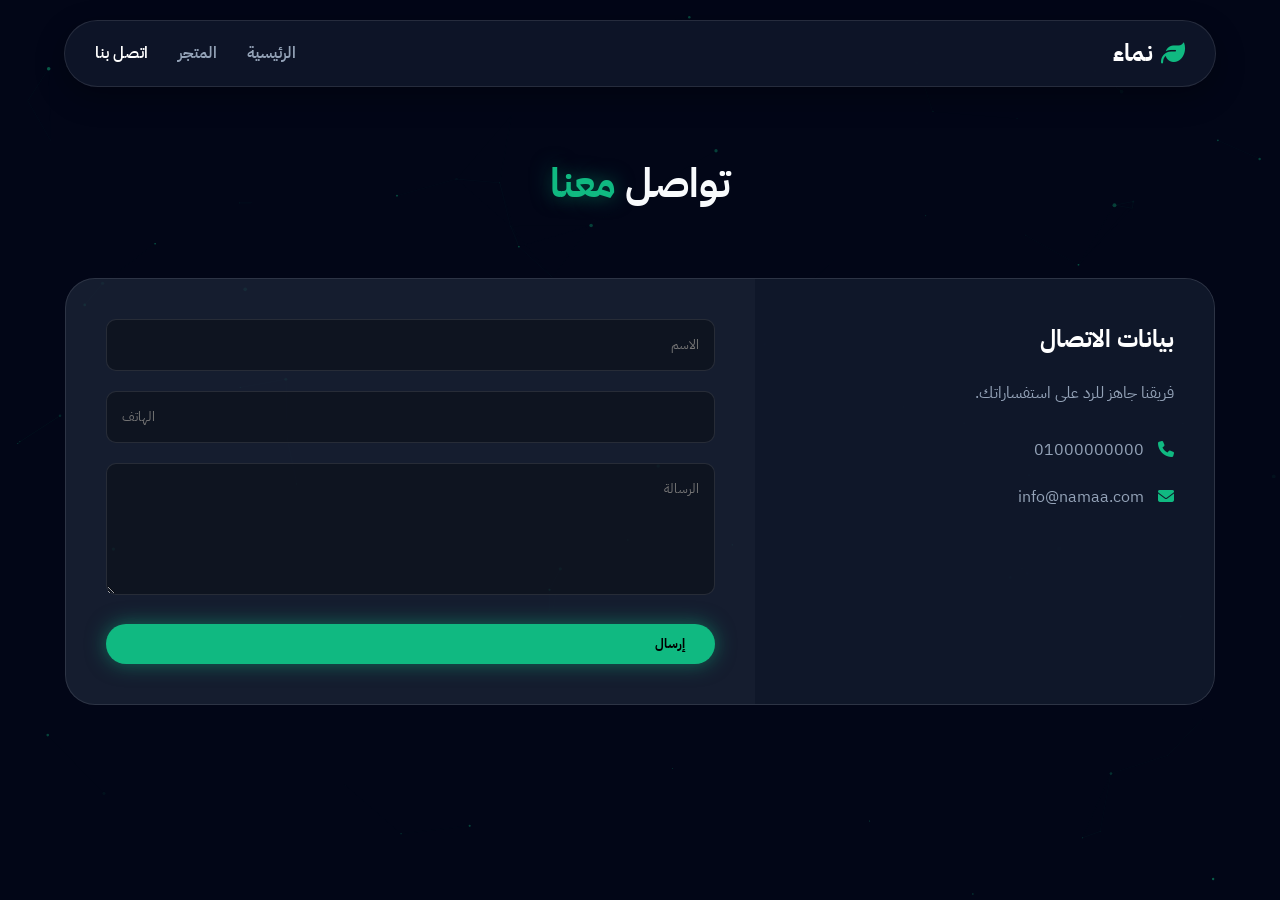
==== commit 907028cd: "Update contact.html" ====
--- a/contact.html
+++ b/contact.html
@@ -2,34 +2,49 @@
 <html dir="rtl" lang="ar">
 <head>
     <meta charset="UTF-8">
-    <title>تواصل معنا | نماء</title>
+    <title>تواصل | نماء</title>
     <link rel="stylesheet" href="style.css">
     <link rel="stylesheet" href="https://cdnjs.cloudflare.com/ajax/libs/font-awesome/6.4.0/css/all.min.css">
 </head>
 <body>
     <canvas id="canvas-bg"></canvas>
-    <div class="preloader"><div class="loader-logo"><i class="fas fa-leaf"></i> نماء</div><div class="spinner"></div></div>
+    <nav class="navbar desktop-only">
+        <div class="nav-content">
+            <a href="index.html" class="logo"><i class="fas fa-leaf"></i> نماء</a>
+            <ul class="nav-links">
+                <li><a href="index.html">الرئيسية</a></li>
+                <li><a href="products.html">المتجر</a></li>
+                <li><a href="contact.html" class="active">اتصل بنا</a></li>
+            </ul>
+        </div>
+    </nav>
 
-    <div class="container" style="padding-top: 150px; padding-bottom: 80px;">
-        <h1 class="section-title">دعنا <span>نتحدث</span></h1>
+    <div class="container" style="padding-top: 150px;">
+        <h1 class="section-title">تواصل <span>معنا</span></h1>
         <div class="contact-wrapper">
             <div class="contact-info">
-                <h2 style="font-size:1.8rem; margin-bottom:20px; color:white;">معلومات الاتصال</h2>
-                <p style="color:var(--text-muted); margin-bottom:40px;">فريقنا جاهز للرد على جميع استفساراتكم.</p>
-                <div style="margin-bottom:30px;"><div style="color:var(--primary); font-size:1.2rem; margin-bottom:5px;"><i class="fas fa-phone"></i> الهاتف</div><div style="font-size:1.1rem; color:white;">01000000000</div></div>
-                <div style="margin-bottom:30px;"><div style="color:var(--primary); font-size:1.2rem; margin-bottom:5px;"><i class="fas fa-envelope"></i> البريد</div><div style="font-size:1.1rem; color:white;">sales@namaa.com</div></div>
+                <h2 style="color:white; margin-bottom:20px;">بيانات الاتصال</h2>
+                <p style="color:var(--text-muted); margin-bottom:30px;">فريقنا جاهز للرد على استفساراتك.</p>
+                <div style="margin-bottom:20px; color:var(--text-muted);"><i class="fas fa-phone" style="color:var(--primary); margin-left:10px;"></i> 01000000000</div>
+                <div style="margin-bottom:20px; color:var(--text-muted);"><i class="fas fa-envelope" style="color:var(--primary); margin-left:10px;"></i> info@namaa.com</div>
             </div>
             <div class="contact-form">
-                <h2 style="font-size:1.8rem; margin-bottom:30px; color:white;">أرسل رسالة</h2>
                 <form>
-                    <input type="text" class="form-input" placeholder="الاسم بالكامل">
-                    <input type="tel" class="form-input" placeholder="رقم الهاتف">
-                    <textarea rows="5" class="form-input" placeholder="اكتب رسالتك هنا..."></textarea>
-                    <button class="btn-glow" style="width:100%; justify-content:center;">إرسال الآن</button>
+                    <input type="text" class="form-input" placeholder="الاسم">
+                    <input type="tel" class="form-input" placeholder="الهاتف">
+                    <textarea class="form-input" rows="5" placeholder="الرسالة"></textarea>
+                    <button class="btn-glow" style="width:100%;">إرسال</button>
                 </form>
             </div>
         </div>
     </div>
+
+    <div class="mobile-nav">
+        <a href="index.html" class="m-item"><i class="fas fa-home"></i></a>
+        <a href="products.html" class="m-item"><i class="fas fa-box"></i></a>
+        <div class="m-center"><a href="tel:01000000000" style="color:black;"><i class="fas fa-phone"></i></a></div>
+        <a href="contact.html" class="m-item active"><i class="fas fa-envelope"></i></a>
+    </div>
     <script src="script.js"></script>
 </body>
 </html>
--- a/style.css
+++ b/style.css
@@ -1,18 +1,18 @@
-@import url('https://fonts.googleapis.com/css2?family=IBM+Plex+Sans+Arabic:wght@300;400;500;700&display=swap');
+@import url('https://fonts.googleapis.com/css2?family=IBM+Plex+Sans+Arabic:wght@300;400;600;700&display=swap');
 
 :root {
-    --primary: #10b981;       /* أخضر نيون */
+    --primary: #10b981;
     --primary-glow: rgba(16, 185, 129, 0.5);
-    --accent: #f59e0b;        /* ذهبي */
-    --bg-dark: #020617;       /* خلفية سوداء عميقة */
-    --bg-card: rgba(30, 41, 59, 0.6); /* زجاجي */
+    --accent: #f59e0b;
+    --bg-dark: #020617;
+    --bg-card: rgba(30, 41, 59, 0.7);
     --text-main: #f8fafc;
     --text-muted: #94a3b8;
     --border: rgba(255, 255, 255, 0.1);
-    --glass: rgba(15, 23, 42, 0.85);
+    --glass: rgba(15, 23, 42, 0.9);
 }
 
-* { margin: 0; padding: 0; box-sizing: border-box; font-family: 'IBM Plex Sans Arabic', sans-serif; outline: none; -webkit-tap-highlight-color: transparent; }
+* { margin: 0; padding: 0; box-sizing: border-box; font-family: 'IBM Plex Sans Arabic', sans-serif; outline: none; }
 html { scroll-behavior: smooth; }
 
 body { 
@@ -21,13 +21,16 @@
     direction: rtl; 
     overflow-x: hidden; 
     line-height: 1.7;
-    background-image: radial-gradient(rgba(255,255,255,0.03) 1px, transparent 1px);
-    background-size: 30px 30px;
+    position: relative;
 }
 
-#canvas-bg { position: fixed; top: 0; left: 0; width: 100%; height: 100%; z-index: -1; pointer-events: none; }
+/* الخلفية المتحركة */
+#canvas-bg {
+    position: fixed; top: 0; left: 0; width: 100%; height: 100%;
+    z-index: -1; pointer-events: none;
+}
 
-a { text-decoration: none; color: inherit; transition: all 0.3s ease; }
+a { text-decoration: none; color: inherit; transition: 0.3s; }
 ul { list-style: none; }
 img { max-width: 100%; display: block; }
 
@@ -39,12 +42,12 @@
     position: fixed; top: 0; left: 0; width: 100%; height: 100%;
     background: var(--bg-dark); z-index: 99999;
     display: flex; justify-content: center; align-items: center; flex-direction: column;
-    transition: opacity 0.6s ease, visibility 0.6s;
+    transition: opacity 0.5s ease, visibility 0.5s;
 }
 .spinner {
-    width: 50px; height: 50px; border: 3px solid rgba(16,185,129,0.1);
+    width: 50px; height: 50px; border: 3px solid rgba(16,185,129,0.2);
     border-top-color: var(--primary); border-radius: 50%;
-    animation: spin 0.8s linear infinite; margin-top: 20px;
+    animation: spin 1s linear infinite; margin-top: 20px;
 }
 
 /* Navbar */
@@ -55,158 +58,127 @@
     border: 1px solid var(--border); border-radius: 50px;
     z-index: 1000; box-shadow: 0 10px 30px rgba(0,0,0,0.3); transition: 0.3s;
 }
-.navbar.scrolled { top: 10px; background: rgba(15, 23, 42, 0.98); }
+.navbar.scrolled { top: 10px; background: rgba(2, 6, 23, 0.98); }
 .nav-content { display: flex; justify-content: space-between; align-items: center; }
 .logo { font-size: 1.5rem; font-weight: 800; color: white; display: flex; align-items: center; gap: 8px; }
-.logo i { color: var(--primary); filter: drop-shadow(0 0 8px var(--primary)); }
+.logo i { color: var(--primary); }
 .nav-links { display: flex; gap: 30px; }
-.nav-links a { font-weight: 600; color: var(--text-muted); font-size: 0.95rem; position: relative; }
+.nav-links a { font-weight: 600; color: var(--text-muted); position: relative; }
 .nav-links a:hover, .nav-links a.active { color: white; }
-.nav-links a.active::after {
-    content: ''; position: absolute; bottom: -5px; left: 50%; transform: translateX(-50%);
-    width: 5px; height: 5px; background: var(--primary); border-radius: 50%; box-shadow: 0 0 10px var(--primary);
-}
 
 /* Buttons */
 .btn-glow {
-    background: var(--primary); color: #000 !important; padding: 12px 35px; border-radius: 50px;
+    background: var(--primary); color: #000 !important; padding: 10px 30px; border-radius: 50px;
     font-weight: 800; border: none; cursor: pointer; transition: 0.3s;
     box-shadow: 0 0 20px var(--primary-glow); display: inline-flex; align-items: center; gap: 10px;
 }
 .btn-glow:hover { transform: translateY(-3px); background: white; box-shadow: 0 0 30px white; }
 .btn-outline {
-    background: transparent; border: 1px solid var(--border); color: white; padding: 12px 30px;
+    background: transparent; border: 1px solid var(--border); color: white; padding: 10px 30px;
     border-radius: 50px; font-weight: 600; cursor: pointer; transition: 0.3s;
 }
 .btn-outline:hover { border-color: var(--primary); color: var(--primary); }
 
-/* --- Hero Section --- */
-.hero { min-height: 100vh; display: flex; align-items: center; padding-top: 100px; overflow: hidden; }
+/* --- Hero --- */
+.hero { min-height: 100vh; display: flex; align-items: center; padding-top: 100px; }
 .hero-grid { display: grid; grid-template-columns: 1.2fr 0.8fr; gap: 50px; align-items: center; }
-.hero-text h1 { font-size: 3.8rem; font-weight: 800; line-height: 1.2; margin-bottom: 20px; }
-.hero-text h1 span { background: linear-gradient(to right, var(--primary), #6ee7b7); -webkit-background-clip: text; color: transparent; }
-.hero-text p { font-size: 1.2rem; color: var(--text-muted); margin-bottom: 40px; max-width: 550px; }
-.hero-main-img {
-    width: 100%; border-radius: 30px; border: 1px solid var(--border);
-    transform: rotateY(-10deg) rotateX(5deg); transition: 0.5s;
-    box-shadow: -20px 20px 60px rgba(0,0,0,0.5);
-}
-.hero-img-box { perspective: 1000px; }
-.hero-img-box:hover .hero-main-img { transform: rotateY(0) rotateX(0); }
+.hero-text h1 { font-size: 3.5rem; margin-bottom: 20px; line-height: 1.2; }
+.hero-text span { color: var(--primary); }
+.hero-text p { color: var(--text-muted); font-size: 1.1rem; margin-bottom: 30px; }
+.hero-main-img { width: 100%; border-radius: 30px; border: 1px solid var(--border); transform: rotateY(-10deg); transition: 0.5s; }
+.hero-main-img:hover { transform: rotateY(0); }
 
-/* --- Filtering & Products --- */
-.filter-container { display: flex; justify-content: center; gap: 15px; margin-bottom: 50px; flex-wrap: wrap; }
-.filter-btn {
-    background: rgba(255, 255, 255, 0.03); border: 1px solid var(--border); color: var(--text-muted);
-    padding: 10px 25px; border-radius: 50px; cursor: pointer; font-weight: 600; transition: 0.3s;
-}
-.filter-btn:hover { background: rgba(255,255,255,0.1); color: white; }
-.filter-btn.active {
-    background: var(--primary); color: #000; border-color: var(--primary); box-shadow: 0 0 15px var(--primary-glow);
-}
-
+/* --- Sections --- */
 .section { padding: 100px 0; }
-.section-title { text-align: center; font-size: 2.5rem; margin-bottom: 60px; font-weight: 800; }
+.section-title { text-align: center; font-size: 2.5rem; margin-bottom: 60px; }
 .section-title span { color: var(--primary); text-shadow: 0 0 20px var(--primary-glow); }
 
-.product-card {
-    background: var(--bg-card); backdrop-filter: blur(10px);
-    border: 1px solid var(--border); border-radius: 24px;
-    overflow: hidden; transition: 0.4s; position: relative; height: 100%; display: flex; flex-direction: column;
+/* Bento Grid */
+.bento-grid { display: grid; grid-template-columns: repeat(3, 1fr); grid-template-rows: repeat(2, 280px); gap: 20px; }
+.bento-card {
+    background: var(--bg-card); border: 1px solid var(--border); border-radius: 30px;
+    padding: 30px; display: flex; flex-direction: column; justify-content: flex-end;
+    transition: 0.4s; overflow: hidden; position: relative;
 }
-.product-card:hover { border-color: var(--primary); box-shadow: 0 0 30px var(--primary-glow); transform: translateY(-10px); }
-.product-card.hide { display: none; }
-.product-card.show { animation: fadeIn 0.5s ease forwards; }
-.p-img-box { height: 240px; overflow: hidden; position: relative; }
-.p-img { width: 100%; height: 100%; object-fit: cover; transition: 0.5s; }
-.product-card:hover .p-img { transform: scale(1.1); }
-.p-details { padding: 25px; flex-grow: 1; display: flex; flex-direction: column; }
-.p-badge { 
-    position: absolute; top: 15px; right: 15px; background: rgba(0,0,0,0.6); 
-    backdrop-filter: blur(5px); color: var(--primary); border: 1px solid var(--primary);
-    padding: 5px 12px; border-radius: 20px; font-size: 0.8rem; font-weight: bold;
-}
-.p-btn {
-    margin-top: auto; width: 100%; padding: 12px; background: transparent; 
-    border: 1px solid var(--border); color: white; border-radius: 12px; cursor: pointer; transition: 0.3s;
-}
-.p-btn:hover { background: var(--primary); border-color: var(--primary); color: #000; font-weight: bold; }
-
-/* --- Footer --- */
-.main-footer { position: relative; background-color: #010409; margin-top: 150px; padding-top: 80px; padding-bottom: 40px; border-top: 1px solid rgba(255,255,255,0.05); }
-.footer-line { position: absolute; top: 0; left: 0; width: 100%; height: 1px; background: linear-gradient(90deg, transparent, var(--primary), transparent); opacity: 0.7; box-shadow: 0 0 15px var(--primary); }
-.footer-cta-section {
-    display: flex; justify-content: space-between; align-items: center;
-    background: linear-gradient(135deg, rgba(16, 185, 129, 0.1), rgba(16, 185, 129, 0.05));
-    border: 1px solid rgba(16, 185, 129, 0.2); border-radius: 20px; padding: 40px; margin-bottom: 60px;
-}
-.cta-content h2 { font-size: 1.8rem; margin-bottom: 5px; color: white; }
-.btn-glow-white { background: white; color: var(--bg-dark); padding: 12px 30px; border-radius: 50px; font-weight: 800; transition: 0.3s; box-shadow: 0 0 20px rgba(255,255,255,0.3); text-align: center; }
-.footer-grid { display: grid; grid-template-columns: 2fr 1fr 1.2fr 1.5fr; gap: 50px; padding-bottom: 50px; border-bottom: 1px solid rgba(255,255,255,0.05); }
-.col-title { color: white; font-size: 1.2rem; margin-bottom: 25px; position: relative; padding-bottom: 10px; display: inline-block; }
-.col-title::after { content: ''; position: absolute; bottom: 0; right: 0; width: 40px; height: 3px; background: var(--primary); border-radius: 2px; }
-.footer-links a { color: #94a3b8; transition: 0.3s; display: block; margin-bottom: 12px; }
-.footer-links a:hover { color: var(--primary); transform: translateX(-5px); }
-.contact-list li { display: flex; align-items: center; gap: 12px; margin-bottom: 15px; color: #94a3b8; }
-.contact-list i { color: var(--accent); font-size: 1.1rem; }
-.social-row { display: flex; gap: 10px; }
-.social-icon { width: 40px; height: 40px; border-radius: 50%; background: rgba(255,255,255,0.05); display: flex; align-items: center; justify-content: center; color: white; transition: 0.3s; }
-.social-icon:hover { background: var(--primary); color: #000; transform: translateY(-3px); }
-.footer-bottom { padding: 25px 0; display: flex; justify-content: space-between; color: #64748b; font-size: 0.9rem; }
-
-/* --- Mobile Nav --- */
-.mobile-nav { display: none; }
-
-/* --- Bento Grid & Forms --- */
-.bento-grid { display: grid; grid-template-columns: repeat(3, 1fr); grid-template-rows: repeat(2, 280px); gap: 20px; }
-.bento-card { background: var(--bg-card); border: 1px solid var(--border); border-radius: 30px; padding: 30px; display: flex; flex-direction: column; justify-content: flex-end; transition: 0.4s; position: relative; overflow: hidden; }
 .bento-card:hover { border-color: var(--primary); transform: translateY(-5px); box-shadow: 0 10px 40px rgba(0,0,0,0.3); }
 .span-2 { grid-column: span 2; }
 .bg-gradient { background: linear-gradient(135deg, rgba(30,41,59,0.8), #064e3b); }
 
-.contact-wrapper { display: grid; grid-template-columns: 1fr 1.5fr; gap: 0; background: var(--bg-card); border-radius: 30px; overflow: hidden; border: 1px solid var(--border); }
-.contact-info { background: rgba(15, 23, 42, 0.9); padding: 50px; }
-.contact-form { padding: 50px; }
-.form-input { width: 100%; padding: 15px; background: rgba(11, 17, 32, 0.8); border: 1px solid var(--border); border-radius: 12px; color: white; margin-bottom: 20px; }
-.form-input:focus { border-color: var(--primary); box-shadow: 0 0 10px var(--primary-glow); }
+/* Products */
+.product-card {
+    background: var(--bg-card); border: 1px solid var(--border); border-radius: 24px;
+    overflow: hidden; transition: 0.4s; display: flex; flex-direction: column; position: relative;
+}
+.product-card:hover { border-color: var(--primary); transform: translateY(-10px); }
+.p-img-box { height: 220px; overflow: hidden; }
+.p-img { width: 100%; height: 100%; object-fit: cover; transition: 0.5s; }
+.product-card:hover .p-img { transform: scale(1.1); }
+.p-badge { position: absolute; top: 15px; right: 15px; background: rgba(0,0,0,0.7); padding: 5px 12px; border-radius: 20px; font-size: 0.8rem; border: 1px solid var(--primary); color: var(--primary); }
+.p-details { padding: 20px; }
+.p-btn { width: 100%; padding: 10px; background: transparent; border: 1px solid var(--border); color: white; border-radius: 10px; cursor: pointer; transition: 0.3s; margin-top: 15px; }
+.p-btn:hover { background: var(--primary); color: black; font-weight: bold; }
 
-.details-container { display: grid; grid-template-columns: 1fr 1fr; gap: 50px; align-items: start; }
-.d-img-box { border-radius: 24px; overflow: hidden; border: 1px solid var(--border); }
-.tabs { display: flex; gap: 20px; border-bottom: 1px solid var(--border); margin-bottom: 20px; }
-.tab { padding-bottom: 10px; cursor: pointer; color: var(--text-muted); }
-.tab.active { color: var(--primary); border-bottom: 2px solid var(--primary); }
+/* Filter Buttons */
+.filter-container { display: flex; justify-content: center; gap: 15px; margin-bottom: 40px; flex-wrap: wrap; }
+.filter-btn { background: rgba(255,255,255,0.05); border: 1px solid var(--border); color: var(--text-muted); padding: 10px 25px; border-radius: 50px; cursor: pointer; transition: 0.3s; }
+.filter-btn.active, .filter-btn:hover { background: var(--primary); color: black; }
+.product-card.hide { display: none; }
+.product-card.show { animation: fadeIn 0.5s ease forwards; }
 
-/* --- Responsive --- */
+/* Footer */
+.main-footer { margin-top: 150px; background: #01040f; border-top: 1px solid var(--border); padding-top: 100px; padding-bottom: 40px; position: relative; }
+.footer-cta {
+    position: absolute; top: -80px; left: 50%; transform: translateX(-50%); width: 85%;
+    background: linear-gradient(135deg, var(--primary), #047857); padding: 40px; border-radius: 30px;
+    text-align: center; box-shadow: 0 20px 60px rgba(16,185,129,0.2);
+}
+.footer-cta h2 { color: #020617; margin-bottom: 15px; font-weight: 800; }
+.btn-glow-white { background: #020617; color: white; padding: 12px 30px; border-radius: 50px; font-weight: bold; display: inline-block; transition: 0.3s; }
+.btn-glow-white:hover { transform: scale(1.05); }
+.footer-grid { display: grid; grid-template-columns: 2fr 1fr 1fr 1.5fr; gap: 40px; margin-top: 50px; }
+.footer-col h3 { color: white; margin-bottom: 20px; }
+.footer-links a { display: block; color: var(--text-muted); margin-bottom: 10px; }
+.contact-list li { display: flex; gap: 10px; margin-bottom: 15px; color: var(--text-muted); }
+.social-row { display: flex; gap: 10px; margin-top: 15px; }
+.social-icon { width: 35px; height: 35px; background: rgba(255,255,255,0.1); display: flex; align-items: center; justify-content: center; border-radius: 50%; color: white; }
+.footer-bottom { text-align: center; margin-top: 50px; color: var(--text-muted); font-size: 0.9rem; }
+
+/* Details & Contact */
+.details-container { display: grid; grid-template-columns: 1fr 1fr; gap: 50px; }
+.d-img-box { border-radius: 20px; overflow: hidden; border: 1px solid var(--border); }
+.contact-wrapper { display: grid; grid-template-columns: 1fr 1.5fr; background: var(--bg-card); border-radius: 30px; overflow: hidden; border: 1px solid var(--border); }
+.contact-info, .contact-form { padding: 40px; }
+.contact-info { background: rgba(15, 23, 42, 0.9); }
+.form-input { width: 100%; padding: 15px; background: rgba(0,0,0,0.3); border: 1px solid var(--border); color: white; border-radius: 10px; margin-bottom: 20px; }
+
+/* Mobile Nav */
+.mobile-nav { display: none; }
+
+/* Responsive */
 @media (max-width: 992px) {
     .hero-grid { grid-template-columns: 1fr; text-align: center; }
-    .hero-img-box { order: -1; margin-bottom: 40px; max-width: 500px; margin-left: auto; margin-right: auto; }
+    .hero-img-box { order: -1; margin-bottom: 40px; max-width: 500px; margin: 0 auto 40px; }
     .footer-grid { grid-template-columns: 1fr 1fr; }
-    .footer-cta-section { flex-direction: column; text-align: center; gap: 20px; }
     .bento-grid { grid-template-columns: 1fr; grid-template-rows: auto; }
     .contact-wrapper, .details-container { grid-template-columns: 1fr; }
 }
 
 @media (max-width: 768px) {
-    body { padding-bottom: 100px; }
+    body { padding-bottom: 80px; }
     .navbar, .desktop-only { display: none; }
     .hero-text h1 { font-size: 2.2rem; }
-    .main-footer { margin-top: 100px; padding-bottom: 100px; }
-    .footer-grid { grid-template-columns: 1fr; text-align: center; gap: 40px; }
-    .col-title::after { right: 50%; transform: translateX(50%); }
-    .contact-list li, .social-row { justify-content: center; }
-    .footer-logo { justify-content: center; }
-    .footer-bottom { flex-direction: column; gap: 15px; text-align: center; }
-
+    .footer-grid { grid-template-columns: 1fr; text-align: center; }
+    .footer-cta { width: 90%; padding: 30px; }
+    .contact-list, .social-row { justify-content: center; }
+    
     .mobile-nav {
-        position: fixed; bottom: 20px; left: 50%; transform: translateX(-50%); width: 94%;
-        background: rgba(15, 23, 42, 0.95); backdrop-filter: blur(20px);
-        border: 1px solid rgba(255,255,255,0.15); border-radius: 30px; padding: 10px 0;
-        display: flex; justify-content: space-evenly; align-items: center; z-index: 9999;
-        box-shadow: 0 15px 40px rgba(0,0,0,0.6);
+        position: fixed; bottom: 15px; left: 50%; transform: translateX(-50%); width: 94%;
+        background: rgba(15, 23, 42, 0.95); backdrop-filter: blur(20px); border: 1px solid var(--border);
+        border-radius: 25px; padding: 10px 0; display: flex; justify-content: space-evenly; z-index: 9999;
     }
-    .m-item { color: var(--text-muted); font-size: 1.4rem; width: 60px; height: 50px; display: flex; align-items: center; justify-content: center; border-radius: 15px; }
-    .m-item.active { color: var(--primary); background: rgba(16,185,129,0.1); }
-    .m-center { width: 65px; height: 65px; background: var(--primary); border-radius: 50%; display: flex; align-items: center; justify-content: center; color: black; font-size: 1.6rem; position: relative; top: -35px; border: 6px solid var(--bg-dark); box-shadow: 0 0 20px var(--primary-glow); }
+    .m-item { color: var(--text-muted); font-size: 1.4rem; width: 50px; text-align: center; }
+    .m-item.active { color: var(--primary); }
+    .m-center { width: 60px; height: 60px; background: var(--primary); border-radius: 50%; display: flex; align-items: center; justify-content: center; color: black; font-size: 1.5rem; position: relative; top: -35px; border: 5px solid var(--bg-dark); }
 }
 @keyframes spin { 100% { transform: rotate(360deg); } }
 @keyframes fadeIn { from { opacity: 0; transform: translateY(20px); } to { opacity: 1; transform: translateY(0); } }
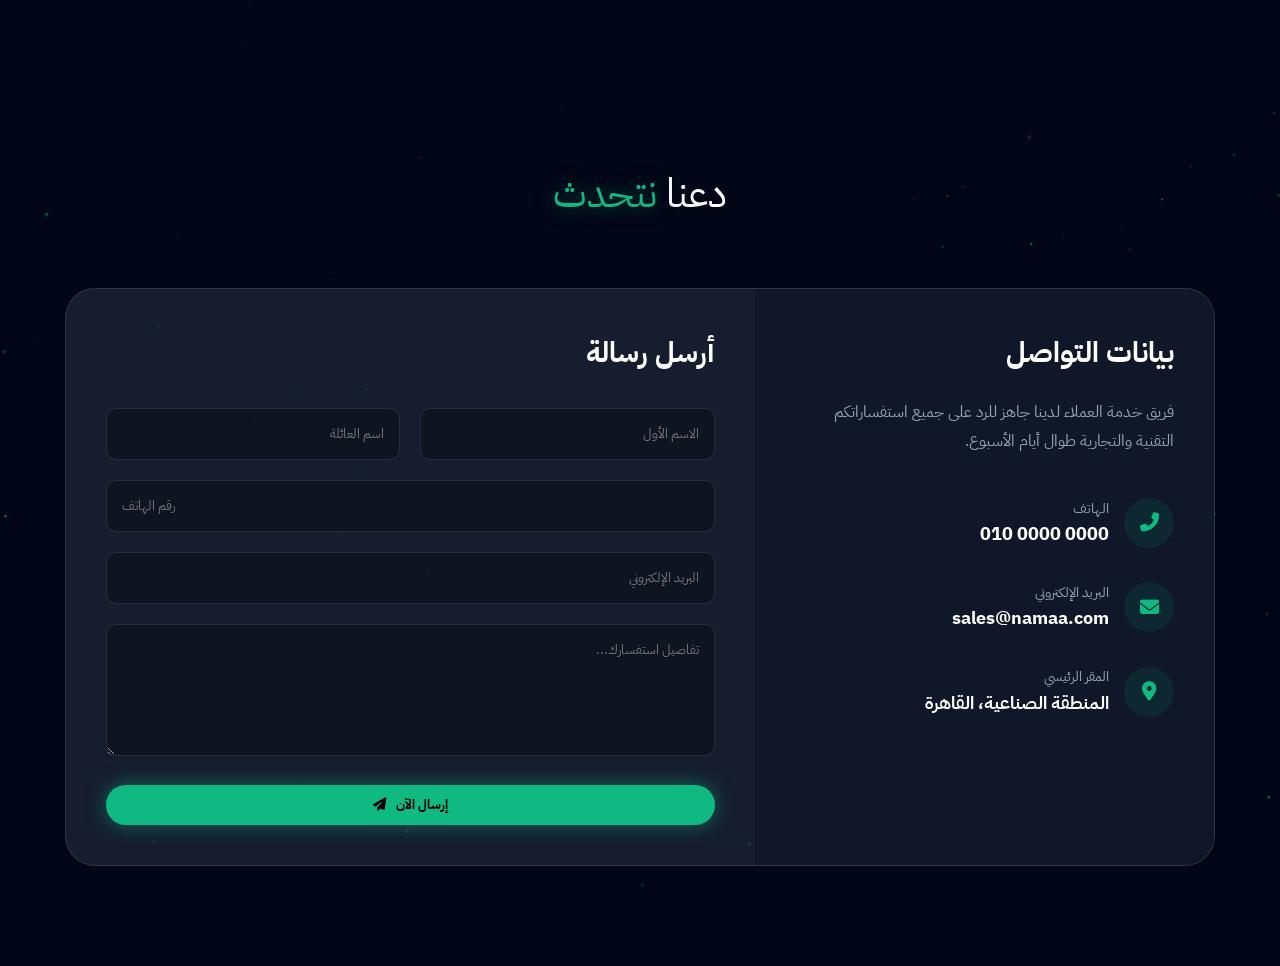
==== commit 2d2a6235: "Update contact.html" ====
--- a/contact.html
+++ b/contact.html
@@ -2,49 +2,85 @@
 <html dir="rtl" lang="ar">
 <head>
     <meta charset="UTF-8">
-    <title>تواصل | نماء</title>
+    <meta name="viewport" content="width=device-width, initial-scale=1.0">
+    <title>تواصل معنا | نماء</title>
     <link rel="stylesheet" href="style.css">
     <link rel="stylesheet" href="https://cdnjs.cloudflare.com/ajax/libs/font-awesome/6.4.0/css/all.min.css">
+    <link href="https://unpkg.com/aos@2.3.1/dist/aos.css" rel="stylesheet">
+    <link rel="stylesheet" href="https://cdn.jsdelivr.net/npm/swiper@11/swiper-bundle.min.css"/>
 </head>
 <body>
+
     <canvas id="canvas-bg"></canvas>
-    <nav class="navbar desktop-only">
-        <div class="nav-content">
-            <a href="index.html" class="logo"><i class="fas fa-leaf"></i> نماء</a>
-            <ul class="nav-links">
-                <li><a href="index.html">الرئيسية</a></li>
-                <li><a href="products.html">المتجر</a></li>
-                <li><a href="contact.html" class="active">اتصل بنا</a></li>
-            </ul>
-        </div>
-    </nav>
 
-    <div class="container" style="padding-top: 150px;">
-        <h1 class="section-title">تواصل <span>معنا</span></h1>
-        <div class="contact-wrapper">
+    <div class="preloader">
+        <div class="loader-logo"><i class="fas fa-leaf"></i> نماء</div>
+        <div class="spinner"></div>
+    </div>
+
+    <div class="container" style="padding-top: 160px; padding-bottom: 100px;">
+        
+        <div class="section-title" data-aos="fade-up">دعنا <span>نتحدث</span></div>
+
+        <div class="contact-wrapper" data-aos="fade-up" data-aos-delay="100">
+            
             <div class="contact-info">
-                <h2 style="color:white; margin-bottom:20px;">بيانات الاتصال</h2>
-                <p style="color:var(--text-muted); margin-bottom:30px;">فريقنا جاهز للرد على استفساراتك.</p>
-                <div style="margin-bottom:20px; color:var(--text-muted);"><i class="fas fa-phone" style="color:var(--primary); margin-left:10px;"></i> 01000000000</div>
-                <div style="margin-bottom:20px; color:var(--text-muted);"><i class="fas fa-envelope" style="color:var(--primary); margin-left:10px;"></i> info@namaa.com</div>
+                <h3 style="color:white; font-size:1.8rem; margin-bottom:20px; font-weight:800;">بيانات التواصل</h3>
+                <p style="color:var(--text-muted); margin-bottom:40px; line-height:1.8;">
+                    فريق خدمة العملاء لدينا جاهز للرد على جميع استفساراتكم التقنية والتجارية طوال أيام الأسبوع.
+                </p>
+                
+                <div style="margin-bottom:30px; display:flex; align-items:center; gap:15px;">
+                    <div style="width:50px; height:50px; background:rgba(16,185,129,0.1); border-radius:50%; display:flex; align-items:center; justify-content:center; color:var(--primary); font-size:1.2rem;">
+                        <i class="fas fa-phone-alt"></i>
+                    </div>
+                    <div>
+                        <span style="display:block; color:var(--text-muted); font-size:0.9rem;">الهاتف</span>
+                        <span style="color:white; font-size:1.1rem; font-weight:bold;" dir="ltr">010 0000 0000</span>
+                    </div>
+                </div>
+
+                <div style="margin-bottom:30px; display:flex; align-items:center; gap:15px;">
+                    <div style="width:50px; height:50px; background:rgba(16,185,129,0.1); border-radius:50%; display:flex; align-items:center; justify-content:center; color:var(--primary); font-size:1.2rem;">
+                        <i class="fas fa-envelope"></i>
+                    </div>
+                    <div>
+                        <span style="display:block; color:var(--text-muted); font-size:0.9rem;">البريد الإلكتروني</span>
+                        <span style="color:white; font-size:1.1rem; font-weight:bold;">sales@namaa.com</span>
+                    </div>
+                </div>
+
+                <div style="display:flex; align-items:center; gap:15px;">
+                    <div style="width:50px; height:50px; background:rgba(16,185,129,0.1); border-radius:50%; display:flex; align-items:center; justify-content:center; color:var(--primary); font-size:1.2rem;">
+                        <i class="fas fa-map-marker-alt"></i>
+                    </div>
+                    <div>
+                        <span style="display:block; color:var(--text-muted); font-size:0.9rem;">المقر الرئيسي</span>
+                        <span style="color:white; font-size:1.1rem; font-weight:bold;">المنطقة الصناعية، القاهرة</span>
+                    </div>
+                </div>
             </div>
+
             <div class="contact-form">
+                <h3 style="color:white; font-size:1.8rem; margin-bottom:30px; font-weight:800;">أرسل رسالة</h3>
                 <form>
-                    <input type="text" class="form-input" placeholder="الاسم">
-                    <input type="tel" class="form-input" placeholder="الهاتف">
-                    <textarea class="form-input" rows="5" placeholder="الرسالة"></textarea>
-                    <button class="btn-glow" style="width:100%;">إرسال</button>
+                    <div style="display:grid; grid-template-columns: 1fr 1fr; gap:20px;">
+                        <input type="text" class="form-input" placeholder="الاسم الأول">
+                        <input type="text" class="form-input" placeholder="اسم العائلة">
+                    </div>
+                    <input type="tel" class="form-input" placeholder="رقم الهاتف">
+                    <input type="email" class="form-input" placeholder="البريد الإلكتروني">
+                    <textarea class="form-input" rows="5" placeholder="تفاصيل استفسارك..."></textarea>
+                    
+                    <button type="button" class="btn-glow" style="width:100%; justify-content:center;">إرسال الآن <i class="fas fa-paper-plane"></i></button>
                 </form>
             </div>
+
         </div>
     </div>
 
-    <div class="mobile-nav">
-        <a href="index.html" class="m-item"><i class="fas fa-home"></i></a>
-        <a href="products.html" class="m-item"><i class="fas fa-box"></i></a>
-        <div class="m-center"><a href="tel:01000000000" style="color:black;"><i class="fas fa-phone"></i></a></div>
-        <a href="contact.html" class="m-item active"><i class="fas fa-envelope"></i></a>
-    </div>
+    <script src="https://unpkg.com/aos@2.3.1/dist/aos.js"></script>
+    <script src="https://cdn.jsdelivr.net/npm/swiper@11/swiper-bundle.min.js"></script>
     <script src="script.js"></script>
 </body>
 </html>
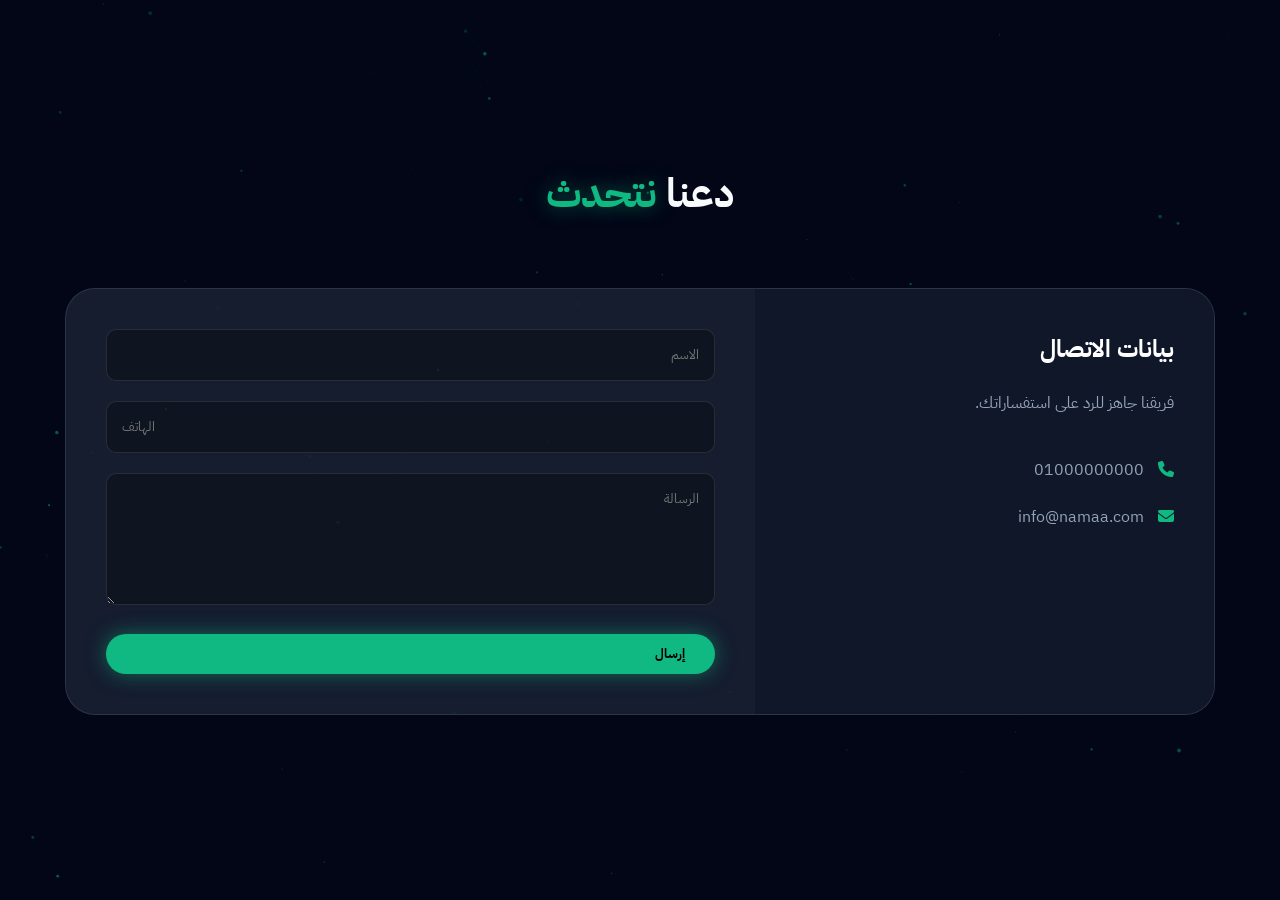
==== commit f5e8d1f7: "Update contact.html" ====
--- a/contact.html
+++ b/contact.html
@@ -2,85 +2,33 @@
 <html dir="rtl" lang="ar">
 <head>
     <meta charset="UTF-8">
-    <meta name="viewport" content="width=device-width, initial-scale=1.0">
-    <title>تواصل معنا | نماء</title>
+    <title>تواصل | نماء</title>
     <link rel="stylesheet" href="style.css">
     <link rel="stylesheet" href="https://cdnjs.cloudflare.com/ajax/libs/font-awesome/6.4.0/css/all.min.css">
-    <link href="https://unpkg.com/aos@2.3.1/dist/aos.css" rel="stylesheet">
-    <link rel="stylesheet" href="https://cdn.jsdelivr.net/npm/swiper@11/swiper-bundle.min.css"/>
 </head>
 <body>
+    <canvas id="canvas-bg"></canvas>
+    <div class="preloader"><div class="spinner"></div></div>
 
-    <canvas id="canvas-bg"></canvas>
-
-    <div class="preloader">
-        <div class="loader-logo"><i class="fas fa-leaf"></i> نماء</div>
-        <div class="spinner"></div>
-    </div>
-
-    <div class="container" style="padding-top: 160px; padding-bottom: 100px;">
-        
-        <div class="section-title" data-aos="fade-up">دعنا <span>نتحدث</span></div>
-
-        <div class="contact-wrapper" data-aos="fade-up" data-aos-delay="100">
-            
+    <div class="container" style="padding-top: 160px; padding-bottom: 80px;">
+        <h1 class="section-title">دعنا <span>نتحدث</span></h1>
+        <div class="contact-wrapper">
             <div class="contact-info">
-                <h3 style="color:white; font-size:1.8rem; margin-bottom:20px; font-weight:800;">بيانات التواصل</h3>
-                <p style="color:var(--text-muted); margin-bottom:40px; line-height:1.8;">
-                    فريق خدمة العملاء لدينا جاهز للرد على جميع استفساراتكم التقنية والتجارية طوال أيام الأسبوع.
-                </p>
-                
-                <div style="margin-bottom:30px; display:flex; align-items:center; gap:15px;">
-                    <div style="width:50px; height:50px; background:rgba(16,185,129,0.1); border-radius:50%; display:flex; align-items:center; justify-content:center; color:var(--primary); font-size:1.2rem;">
-                        <i class="fas fa-phone-alt"></i>
-                    </div>
-                    <div>
-                        <span style="display:block; color:var(--text-muted); font-size:0.9rem;">الهاتف</span>
-                        <span style="color:white; font-size:1.1rem; font-weight:bold;" dir="ltr">010 0000 0000</span>
-                    </div>
-                </div>
-
-                <div style="margin-bottom:30px; display:flex; align-items:center; gap:15px;">
-                    <div style="width:50px; height:50px; background:rgba(16,185,129,0.1); border-radius:50%; display:flex; align-items:center; justify-content:center; color:var(--primary); font-size:1.2rem;">
-                        <i class="fas fa-envelope"></i>
-                    </div>
-                    <div>
-                        <span style="display:block; color:var(--text-muted); font-size:0.9rem;">البريد الإلكتروني</span>
-                        <span style="color:white; font-size:1.1rem; font-weight:bold;">sales@namaa.com</span>
-                    </div>
-                </div>
-
-                <div style="display:flex; align-items:center; gap:15px;">
-                    <div style="width:50px; height:50px; background:rgba(16,185,129,0.1); border-radius:50%; display:flex; align-items:center; justify-content:center; color:var(--primary); font-size:1.2rem;">
-                        <i class="fas fa-map-marker-alt"></i>
-                    </div>
-                    <div>
-                        <span style="display:block; color:var(--text-muted); font-size:0.9rem;">المقر الرئيسي</span>
-                        <span style="color:white; font-size:1.1rem; font-weight:bold;">المنطقة الصناعية، القاهرة</span>
-                    </div>
-                </div>
+                <h2 style="color:white; margin-bottom:20px;">بيانات الاتصال</h2>
+                <p style="color:var(--text-muted); margin-bottom:40px;">فريقنا جاهز للرد على استفساراتك.</p>
+                <div style="margin-bottom:20px; color:var(--text-muted);"><i class="fas fa-phone" style="color:var(--primary); margin-left:10px;"></i> 01000000000</div>
+                <div style="margin-bottom:20px; color:var(--text-muted);"><i class="fas fa-envelope" style="color:var(--primary); margin-left:10px;"></i> info@namaa.com</div>
             </div>
-
             <div class="contact-form">
-                <h3 style="color:white; font-size:1.8rem; margin-bottom:30px; font-weight:800;">أرسل رسالة</h3>
                 <form>
-                    <div style="display:grid; grid-template-columns: 1fr 1fr; gap:20px;">
-                        <input type="text" class="form-input" placeholder="الاسم الأول">
-                        <input type="text" class="form-input" placeholder="اسم العائلة">
-                    </div>
-                    <input type="tel" class="form-input" placeholder="رقم الهاتف">
-                    <input type="email" class="form-input" placeholder="البريد الإلكتروني">
-                    <textarea class="form-input" rows="5" placeholder="تفاصيل استفسارك..."></textarea>
-                    
-                    <button type="button" class="btn-glow" style="width:100%; justify-content:center;">إرسال الآن <i class="fas fa-paper-plane"></i></button>
+                    <input type="text" class="form-input" placeholder="الاسم">
+                    <input type="tel" class="form-input" placeholder="الهاتف">
+                    <textarea class="form-input" rows="5" placeholder="الرسالة"></textarea>
+                    <button class="btn-glow" style="width:100%;">إرسال</button>
                 </form>
             </div>
-
         </div>
     </div>
-
-    <script src="https://unpkg.com/aos@2.3.1/dist/aos.js"></script>
-    <script src="https://cdn.jsdelivr.net/npm/swiper@11/swiper-bundle.min.js"></script>
     <script src="script.js"></script>
 </body>
 </html>
